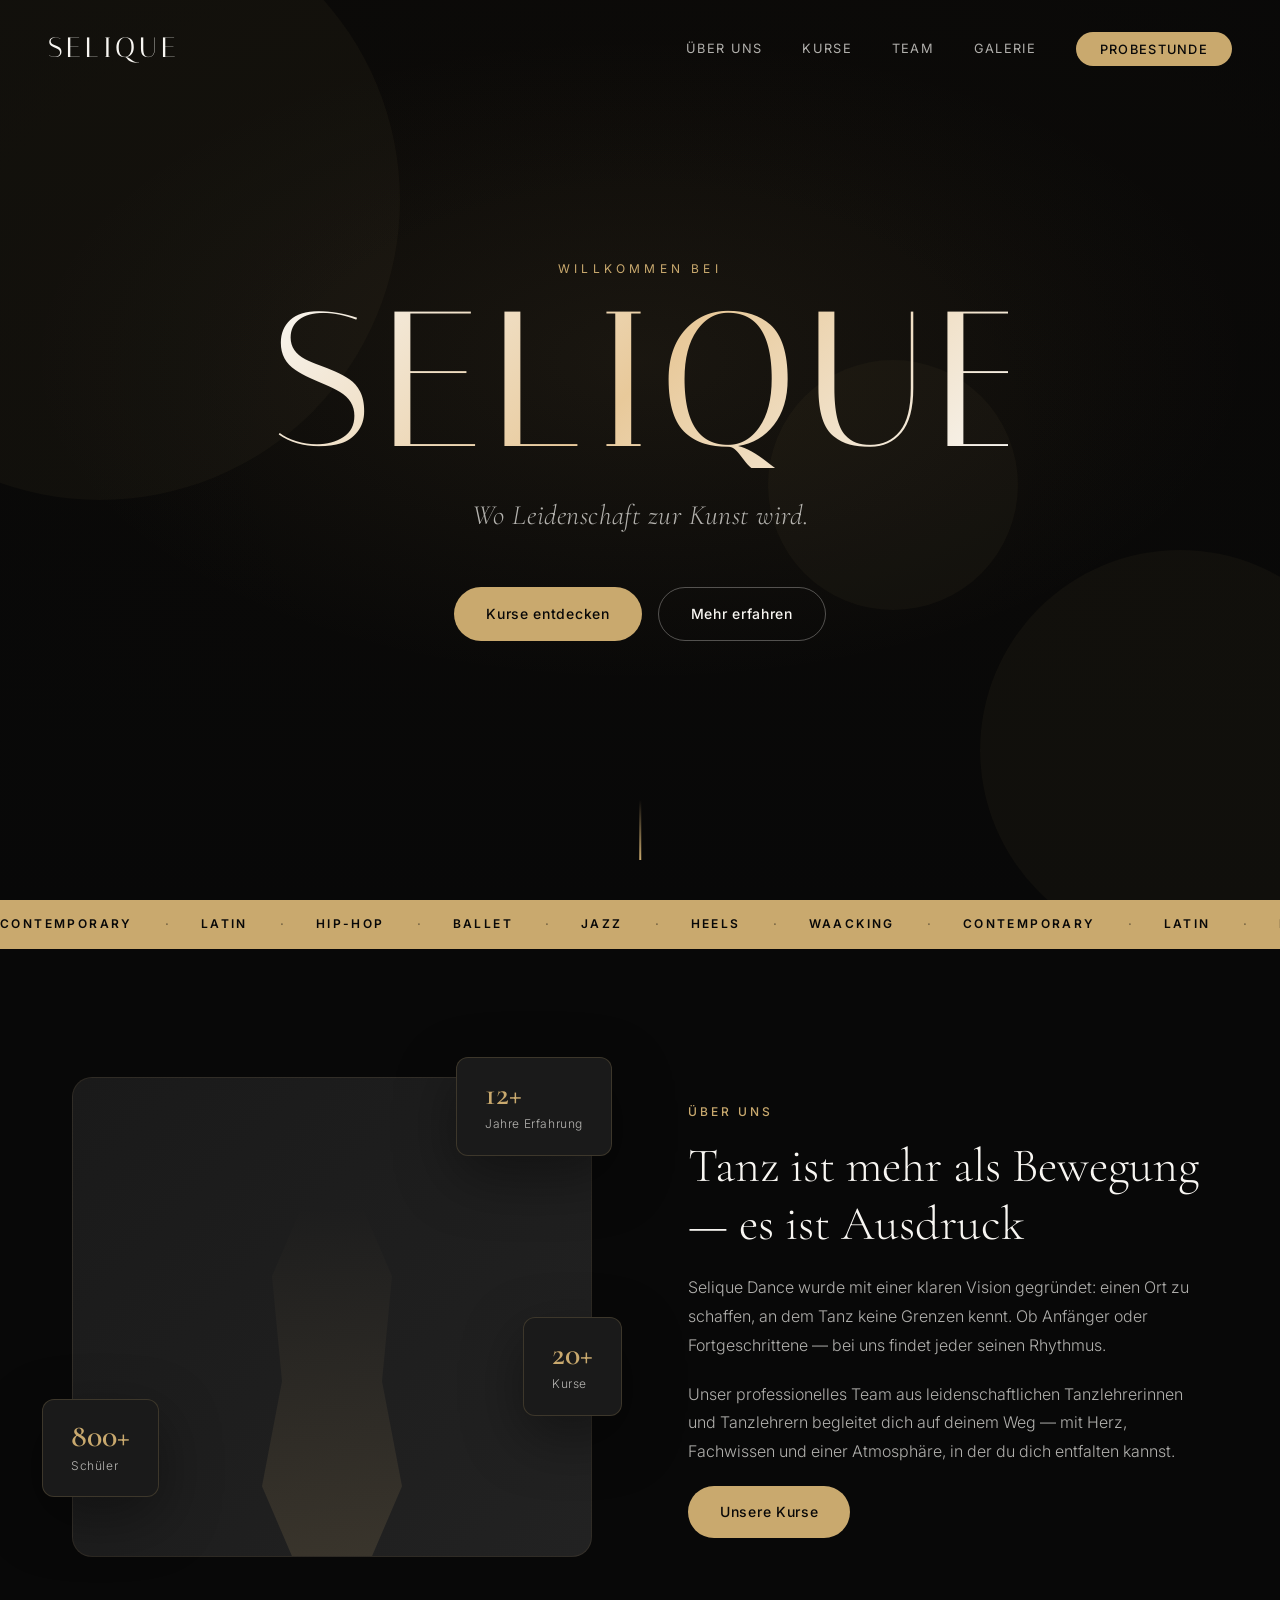
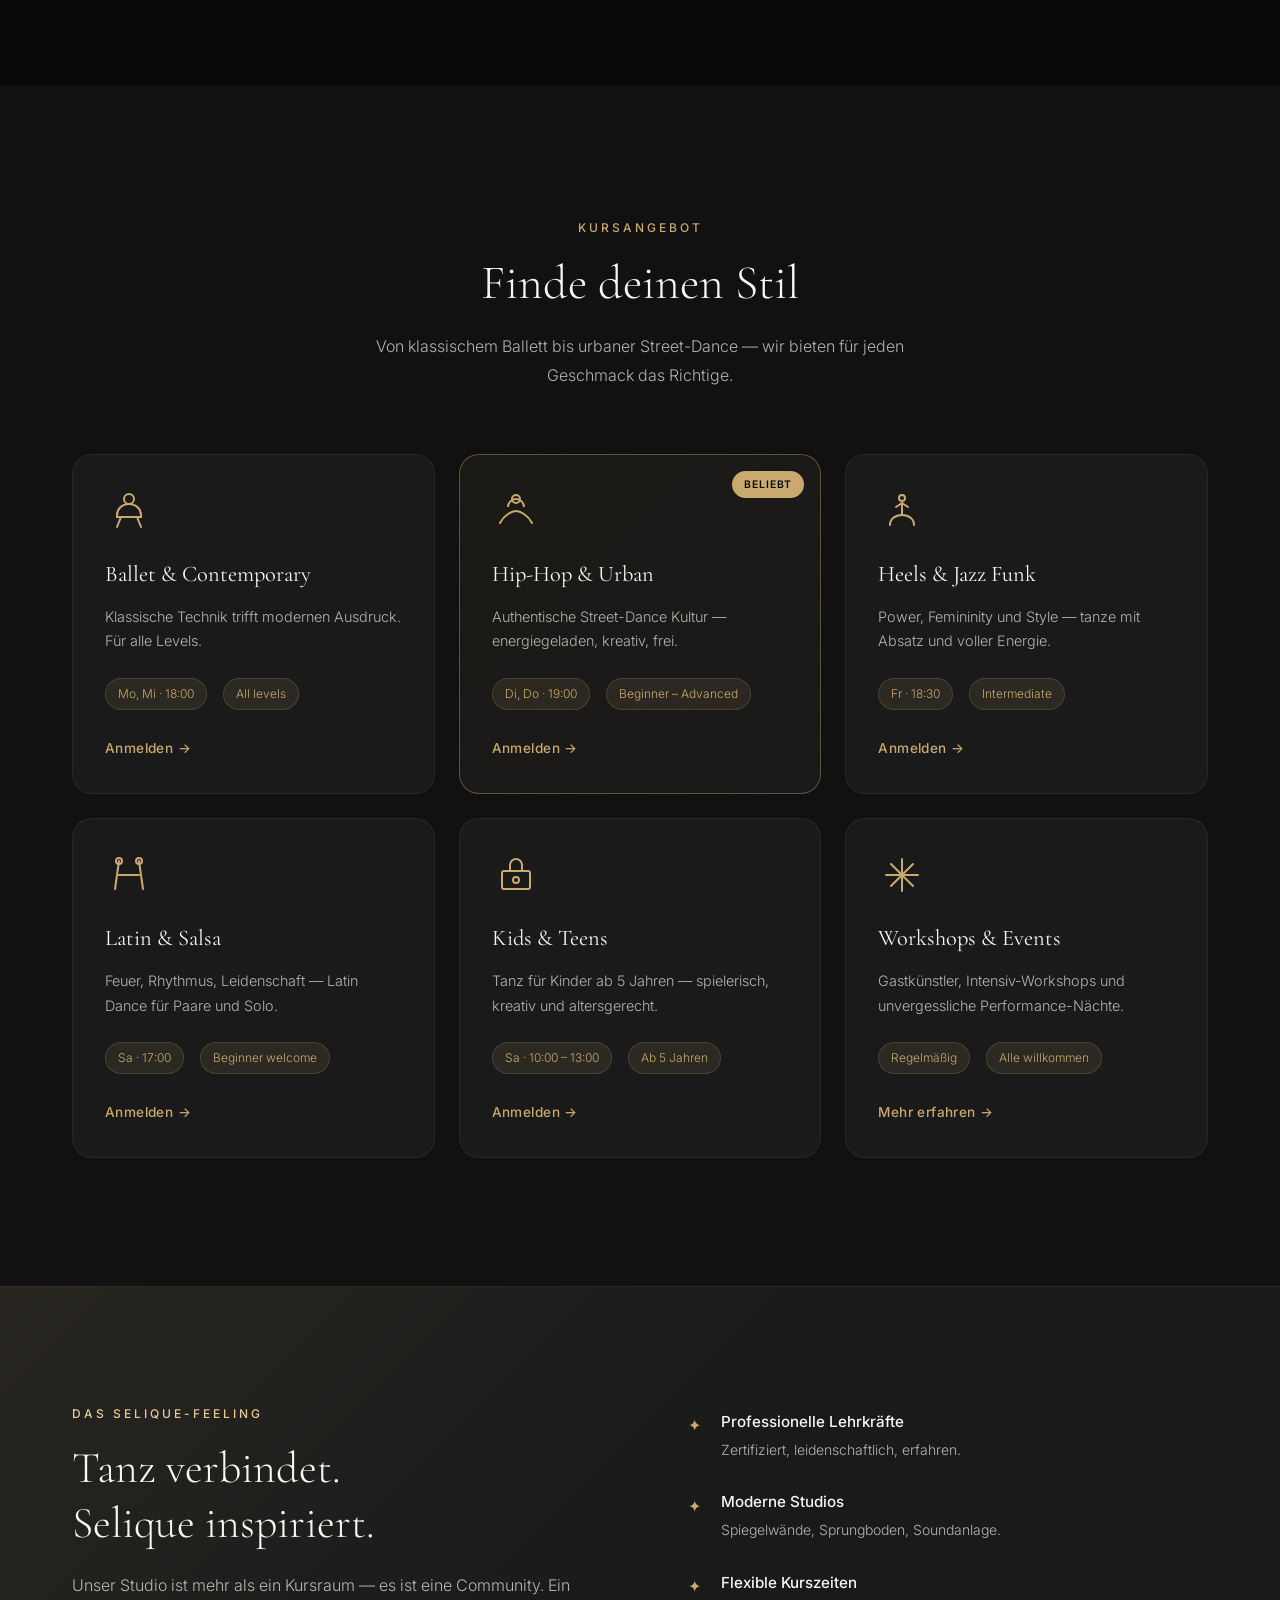
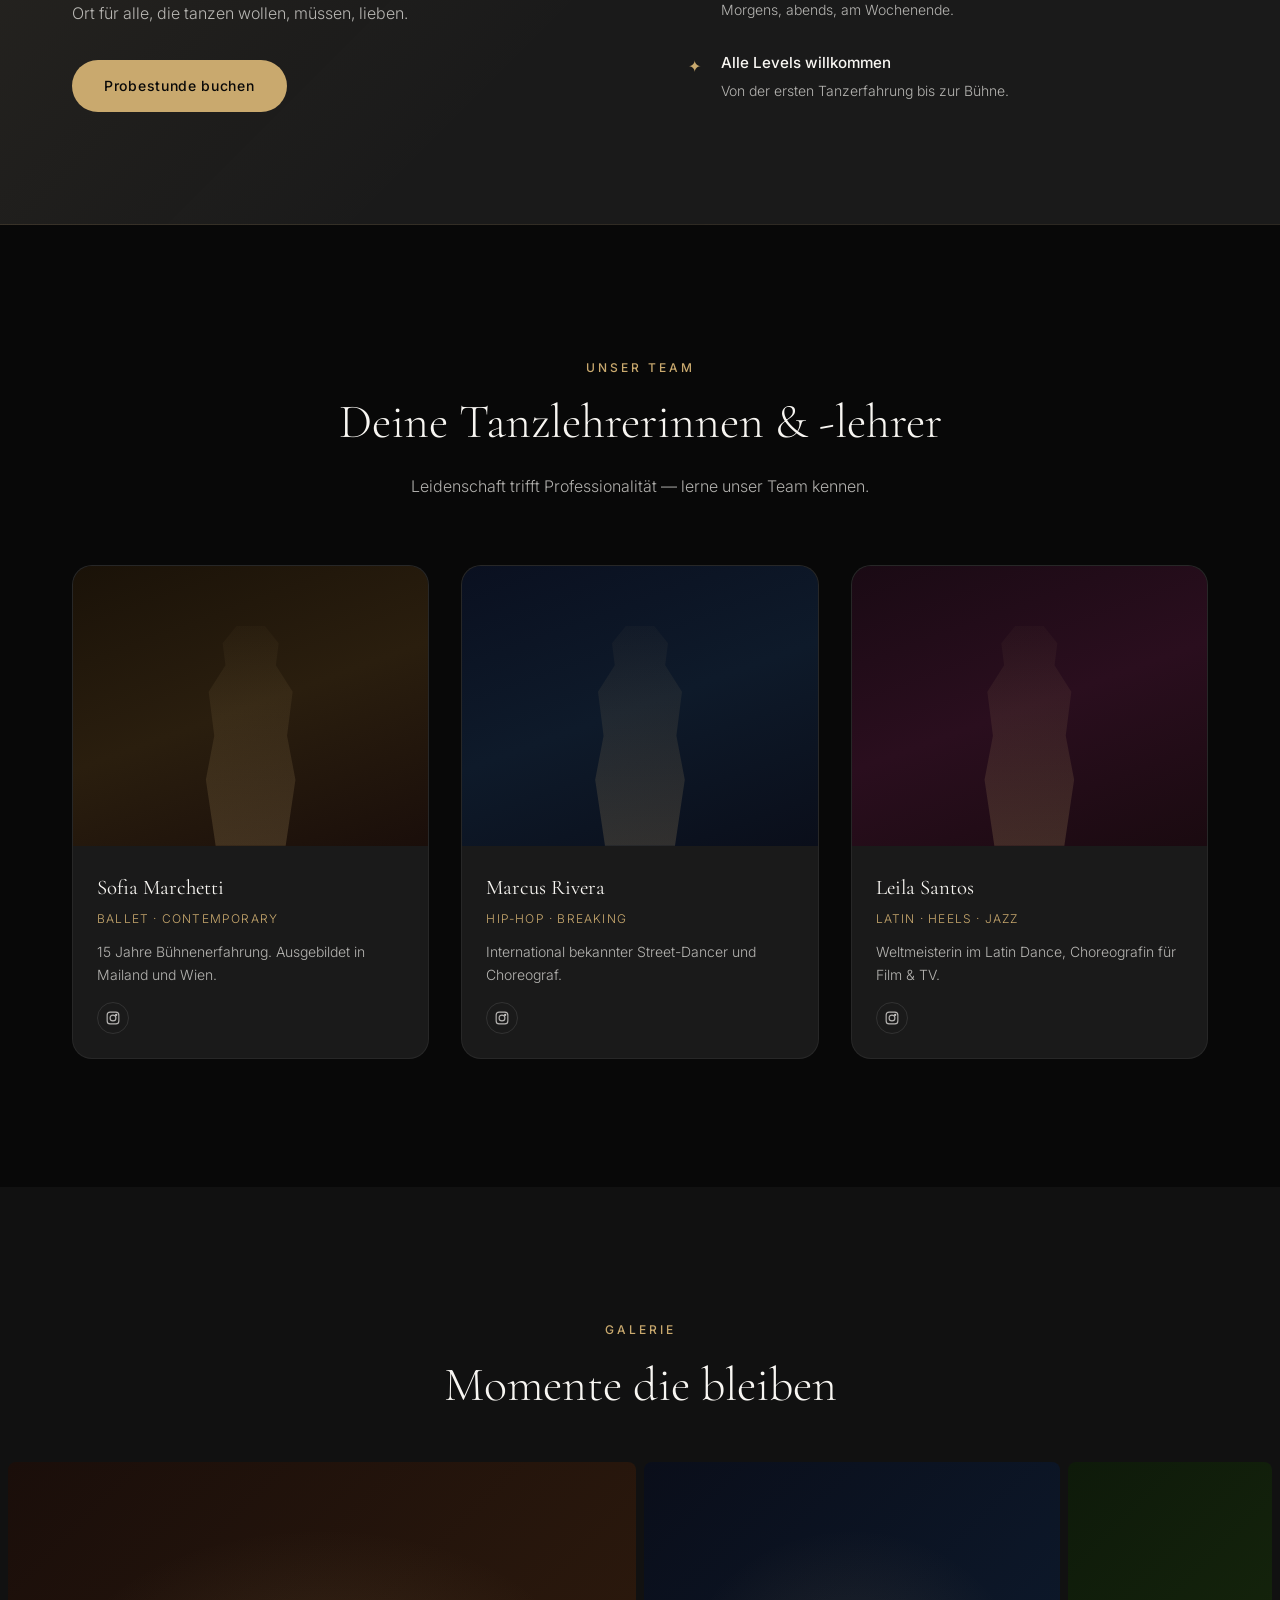
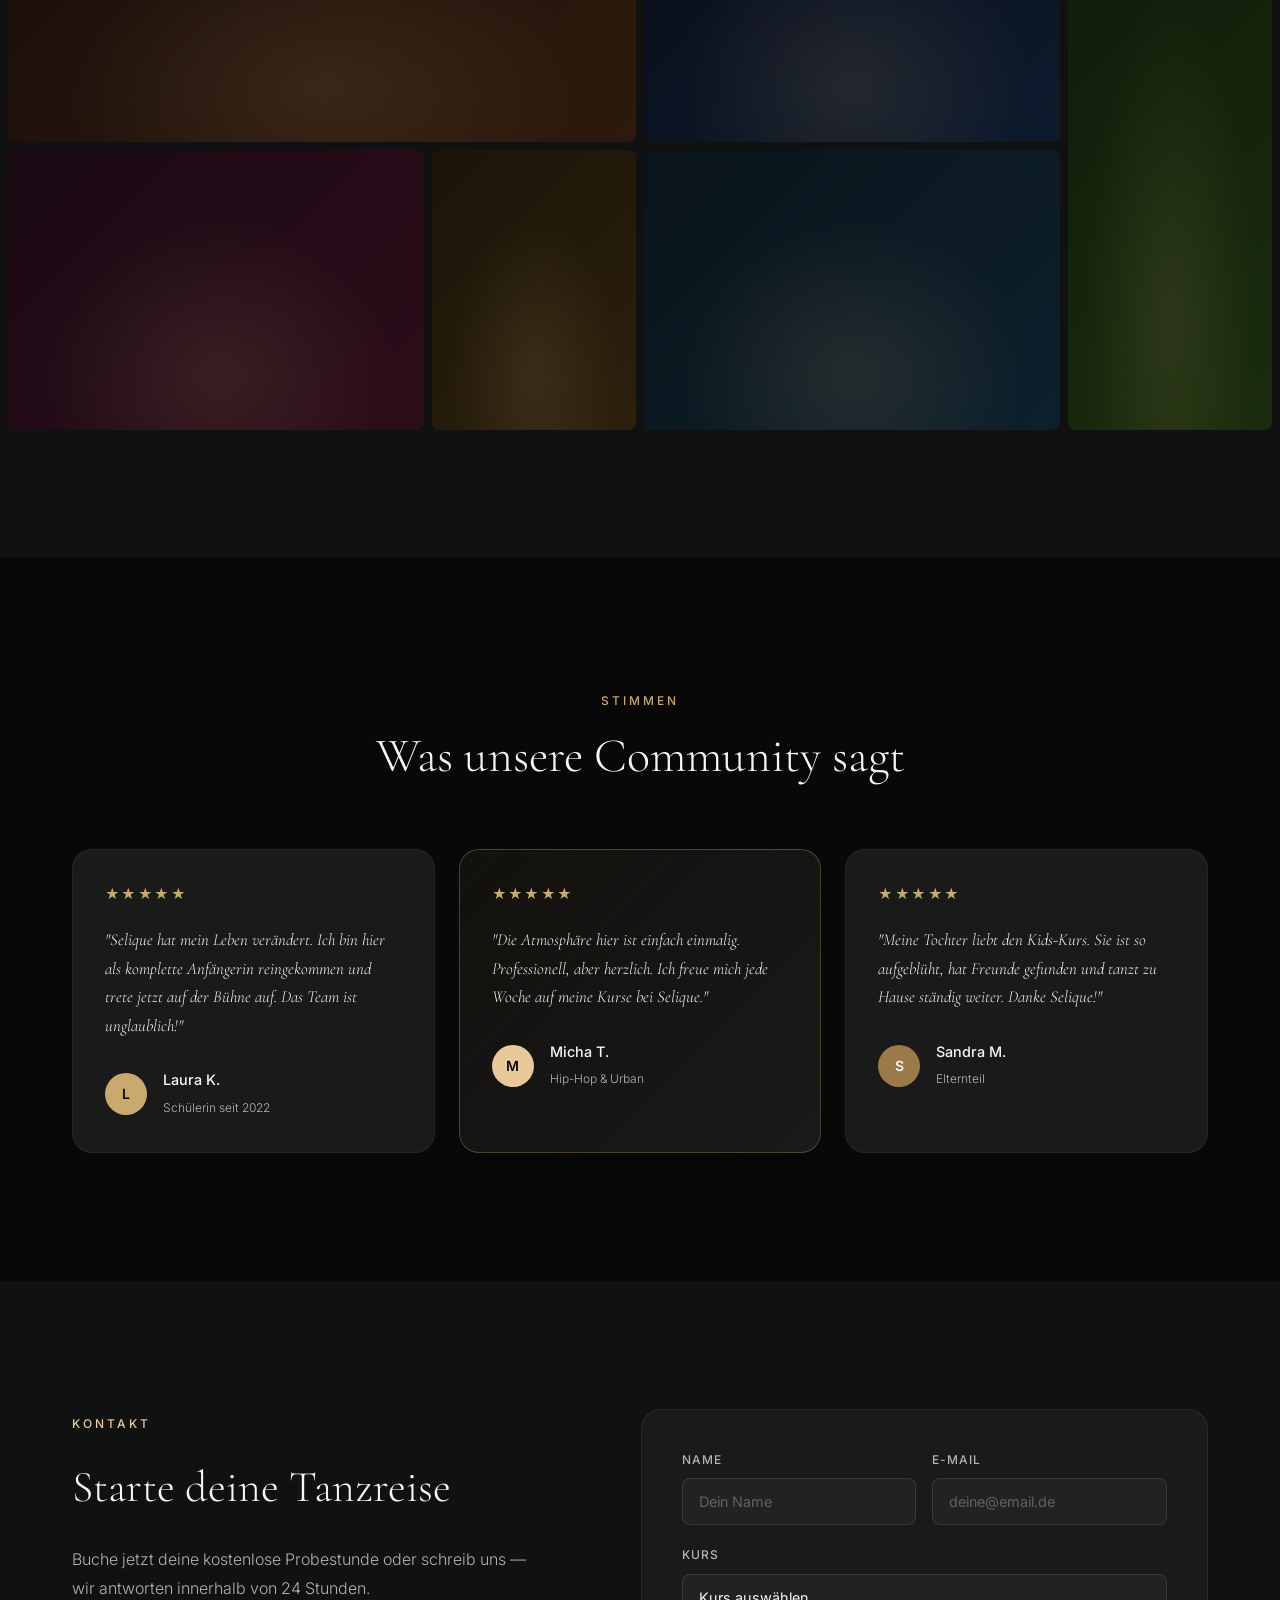
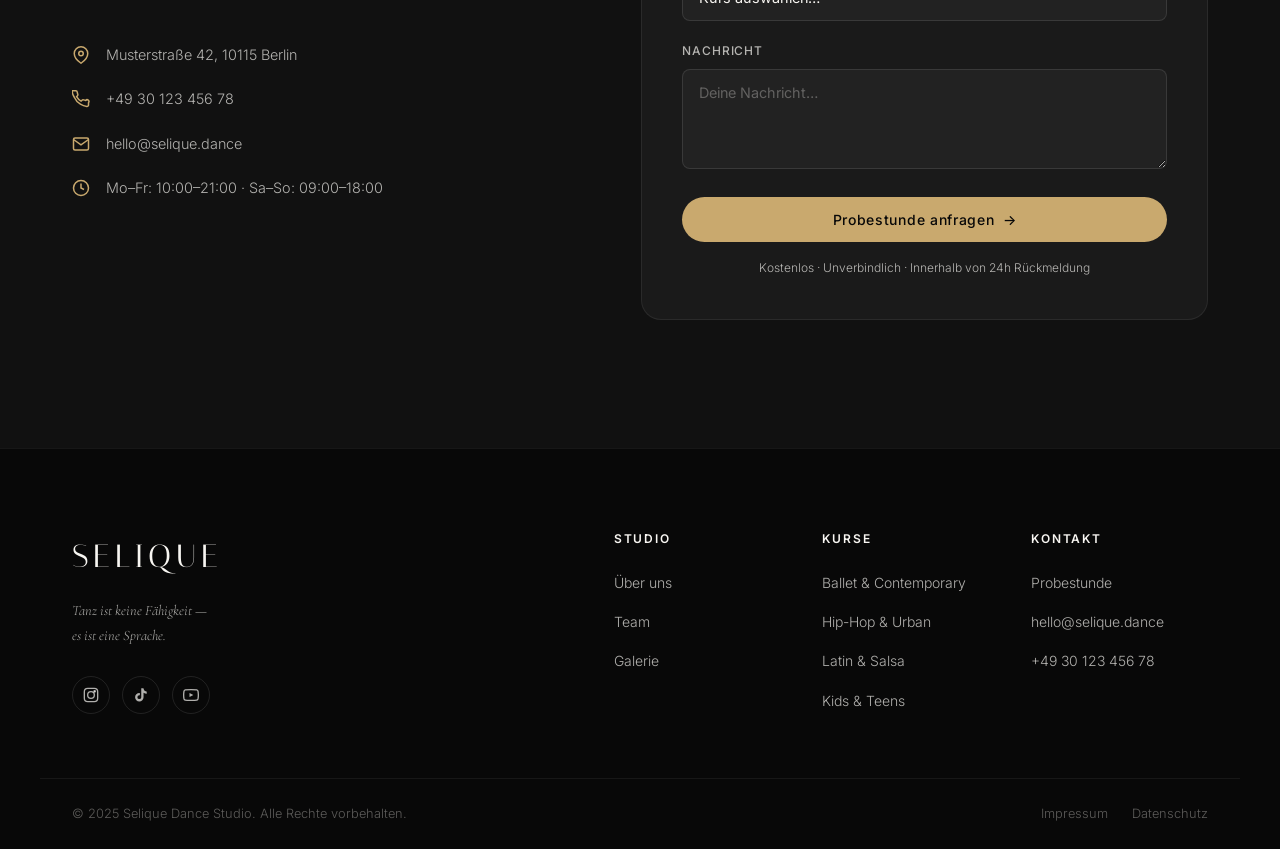
==== index.html @ ca3b6301 "Add complete Selique Dance Studio website Modern, elegant single-page website with dark gold theme, " ====
<!DOCTYPE html>
<html lang="de">
<head>
  <meta charset="UTF-8" />
  <meta name="viewport" content="width=device-width, initial-scale=1.0" />
  <title>SELIQUE – Dance Studio</title>
  <link rel="preconnect" href="https://fonts.googleapis.com" />
  <link rel="preconnect" href="https://fonts.gstatic.com" crossorigin />
  <link href="https://fonts.googleapis.com/css2?family=Cormorant+Garamond:ital,wght@0,300;0,400;0,600;1,300;1,400&family=Inter:wght@300;400;500;600&family=Italiana&display=swap" rel="stylesheet" />
  <link rel="stylesheet" href="style.css" />
</head>
<body>

  <!-- NAV -->
  <nav id="navbar">
    <a href="#" class="logo">SELIQUE</a>
    <button class="menu-toggle" id="menuToggle" aria-label="Menu öffnen">
      <span></span><span></span><span></span>
    </button>
    <ul class="nav-links" id="navLinks">
      <li><a href="#about">Über uns</a></li>
      <li><a href="#classes">Kurse</a></li>
      <li><a href="#instructors">Team</a></li>
      <li><a href="#gallery">Galerie</a></li>
      <li><a href="#contact" class="nav-cta">Probestunde</a></li>
    </ul>
  </nav>

  <!-- HERO -->
  <section id="hero">
    <div class="hero-bg">
      <div class="hero-overlay"></div>
      <div class="floating-shapes">
        <div class="shape s1"></div>
        <div class="shape s2"></div>
        <div class="shape s3"></div>
      </div>
    </div>
    <div class="hero-content">
      <p class="hero-eyebrow reveal">Willkommen bei</p>
      <h1 class="hero-title reveal delay-1">SELIQUE</h1>
      <p class="hero-subtitle reveal delay-2">Wo Leidenschaft zur Kunst wird.</p>
      <div class="hero-actions reveal delay-3">
        <a href="#classes" class="btn btn-primary">Kurse entdecken</a>
        <a href="#about" class="btn btn-outline">Mehr erfahren</a>
      </div>
    </div>
    <a href="#about" class="scroll-indicator">
      <span></span>
    </a>
  </section>

  <!-- MARQUEE BANNER -->
  <div class="marquee-wrapper">
    <div class="marquee-track">
      <span>Contemporary</span><span class="dot">·</span>
      <span>Latin</span><span class="dot">·</span>
      <span>Hip-Hop</span><span class="dot">·</span>
      <span>Ballet</span><span class="dot">·</span>
      <span>Jazz</span><span class="dot">·</span>
      <span>Heels</span><span class="dot">·</span>
      <span>Waacking</span><span class="dot">·</span>
      <span>Contemporary</span><span class="dot">·</span>
      <span>Latin</span><span class="dot">·</span>
      <span>Hip-Hop</span><span class="dot">·</span>
      <span>Ballet</span><span class="dot">·</span>
      <span>Jazz</span><span class="dot">·</span>
      <span>Heels</span><span class="dot">·</span>
      <span>Waacking</span><span class="dot">·</span>
    </div>
  </div>

  <!-- ABOUT -->
  <section id="about">
    <div class="container">
      <div class="about-grid">
        <div class="about-visual">
          <div class="about-card card-1">
            <div class="card-inner">
              <div class="stat-number">12+</div>
              <div class="stat-label">Jahre Erfahrung</div>
            </div>
          </div>
          <div class="about-card card-2">
            <div class="card-inner">
              <div class="stat-number">800+</div>
              <div class="stat-label">Schüler</div>
            </div>
          </div>
          <div class="about-card card-3">
            <div class="card-inner">
              <div class="stat-number">20+</div>
              <div class="stat-label">Kurse</div>
            </div>
          </div>
          <div class="about-image-placeholder">
            <div class="silhouette"></div>
          </div>
        </div>
        <div class="about-text">
          <span class="section-eyebrow">Über uns</span>
          <h2 class="section-title">Tanz ist mehr als Bewegung — es ist Ausdruck</h2>
          <p>Selique Dance wurde mit einer klaren Vision gegründet: einen Ort zu schaffen, an dem Tanz keine Grenzen kennt. Ob Anfänger oder Fortgeschrittene — bei uns findet jeder seinen Rhythmus.</p>
          <p>Unser professionelles Team aus leidenschaftlichen Tanzlehrerinnen und Tanzlehrern begleitet dich auf deinem Weg — mit Herz, Fachwissen und einer Atmosphäre, in der du dich entfalten kannst.</p>
          <a href="#classes" class="btn btn-primary">Unsere Kurse</a>
        </div>
      </div>
    </div>
  </section>

  <!-- CLASSES -->
  <section id="classes">
    <div class="container">
      <div class="section-header">
        <span class="section-eyebrow">Kursangebot</span>
        <h2 class="section-title">Finde deinen Stil</h2>
        <p class="section-desc">Von klassischem Ballett bis urbaner Street-Dance — wir bieten für jeden Geschmack das Richtige.</p>
      </div>
      <div class="classes-grid">
        <div class="class-card" data-delay="0">
          <div class="class-icon">
            <svg viewBox="0 0 48 48" fill="none"><circle cx="24" cy="12" r="5" stroke="currentColor" stroke-width="2"/><path d="M24 17c-7 0-12 5-12 11v2h24v-2c0-6-5-11-12-11z" stroke="currentColor" stroke-width="2"/><path d="M16 30l-4 10M32 30l4 10" stroke="currentColor" stroke-width="2" stroke-linecap="round"/></svg>
          </div>
          <h3>Ballet & Contemporary</h3>
          <p>Klassische Technik trifft modernen Ausdruck. Für alle Levels.</p>
          <div class="class-meta">
            <span>Mo, Mi · 18:00</span>
            <span>All levels</span>
          </div>
          <a href="#contact" class="class-link">Anmelden →</a>
        </div>
        <div class="class-card featured" data-delay="100">
          <div class="class-badge">Beliebt</div>
          <div class="class-icon">
            <svg viewBox="0 0 48 48" fill="none"><path d="M8 36c4-8 12-12 16-12s12 4 16 12" stroke="currentColor" stroke-width="2" stroke-linecap="round"/><path d="M16 20c0-4.4 3.6-8 8-8s8 3.6 8 8" stroke="currentColor" stroke-width="2"/><circle cx="24" cy="12" r="4" stroke="currentColor" stroke-width="2"/></svg>
          </div>
          <h3>Hip-Hop & Urban</h3>
          <p>Authentische Street-Dance Kultur — energiegeladen, kreativ, frei.</p>
          <div class="class-meta">
            <span>Di, Do · 19:00</span>
            <span>Beginner – Advanced</span>
          </div>
          <a href="#contact" class="class-link">Anmelden →</a>
        </div>
        <div class="class-card" data-delay="200">
          <div class="class-icon">
            <svg viewBox="0 0 48 48" fill="none"><path d="M12 38c0-6 5-10 12-10s12 4 12 10" stroke="currentColor" stroke-width="2" stroke-linecap="round"/><path d="M24 28V16" stroke="currentColor" stroke-width="2" stroke-linecap="round"/><path d="M18 20l6-4 6 4" stroke="currentColor" stroke-width="2" stroke-linecap="round" stroke-linejoin="round"/><circle cx="24" cy="11" r="3" stroke="currentColor" stroke-width="2"/></svg>
          </div>
          <h3>Heels & Jazz Funk</h3>
          <p>Power, Femininity und Style — tanze mit Absatz und voller Energie.</p>
          <div class="class-meta">
            <span>Fr · 18:30</span>
            <span>Intermediate</span>
          </div>
          <a href="#contact" class="class-link">Anmelden →</a>
        </div>
        <div class="class-card" data-delay="300">
          <div class="class-icon">
            <svg viewBox="0 0 48 48" fill="none"><path d="M14 10l-4 28M34 10l4 28M14 24h20" stroke="currentColor" stroke-width="2" stroke-linecap="round"/><circle cx="14" cy="10" r="3" stroke="currentColor" stroke-width="2"/><circle cx="34" cy="10" r="3" stroke="currentColor" stroke-width="2"/></svg>
          </div>
          <h3>Latin & Salsa</h3>
          <p>Feuer, Rhythmus, Leidenschaft — Latin Dance für Paare und Solo.</p>
          <div class="class-meta">
            <span>Sa · 17:00</span>
            <span>Beginner welcome</span>
          </div>
          <a href="#contact" class="class-link">Anmelden →</a>
        </div>
        <div class="class-card" data-delay="400">
          <div class="class-icon">
            <svg viewBox="0 0 48 48" fill="none"><rect x="10" y="20" width="28" height="18" rx="2" stroke="currentColor" stroke-width="2"/><path d="M18 20V14a6 6 0 0112 0v6" stroke="currentColor" stroke-width="2" stroke-linecap="round"/><circle cx="24" cy="29" r="3" stroke="currentColor" stroke-width="2"/></svg>
          </div>
          <h3>Kids & Teens</h3>
          <p>Tanz für Kinder ab 5 Jahren — spielerisch, kreativ und altersgerecht.</p>
          <div class="class-meta">
            <span>Sa · 10:00 – 13:00</span>
            <span>Ab 5 Jahren</span>
          </div>
          <a href="#contact" class="class-link">Anmelden →</a>
        </div>
        <div class="class-card" data-delay="500">
          <div class="class-icon">
            <svg viewBox="0 0 48 48" fill="none"><path d="M24 8v32M8 24h32" stroke="currentColor" stroke-width="2" stroke-linecap="round"/><path d="M13 13l22 22M35 13L13 35" stroke="currentColor" stroke-width="2" stroke-linecap="round"/></svg>
          </div>
          <h3>Workshops & Events</h3>
          <p>Gastkünstler, Intensiv-Workshops und unvergessliche Performance-Nächte.</p>
          <div class="class-meta">
            <span>Regelmäßig</span>
            <span>Alle willkommen</span>
          </div>
          <a href="#contact" class="class-link">Mehr erfahren →</a>
        </div>
      </div>
    </div>
  </section>

  <!-- EXPERIENCE STRIP -->
  <section id="experience">
    <div class="experience-inner">
      <div class="exp-text">
        <span class="section-eyebrow light">Das Selique-Feeling</span>
        <h2>Tanz verbindet.<br/>Selique inspiriert.</h2>
        <p>Unser Studio ist mehr als ein Kursraum — es ist eine Community. Ein Ort für alle, die tanzen wollen, müssen, lieben.</p>
        <a href="#contact" class="btn btn-primary">Probestunde buchen</a>
      </div>
      <div class="exp-features">
        <div class="exp-feature">
          <div class="exp-icon">✦</div>
          <div>
            <strong>Professionelle Lehrkräfte</strong>
            <p>Zertifiziert, leidenschaftlich, erfahren.</p>
          </div>
        </div>
        <div class="exp-feature">
          <div class="exp-icon">✦</div>
          <div>
            <strong>Moderne Studios</strong>
            <p>Spiegelwände, Sprungboden, Soundanlage.</p>
          </div>
        </div>
        <div class="exp-feature">
          <div class="exp-icon">✦</div>
          <div>
            <strong>Flexible Kurszeiten</strong>
            <p>Morgens, abends, am Wochenende.</p>
          </div>
        </div>
        <div class="exp-feature">
          <div class="exp-icon">✦</div>
          <div>
            <strong>Alle Levels willkommen</strong>
            <p>Von der ersten Tanzerfahrung bis zur Bühne.</p>
          </div>
        </div>
      </div>
    </div>
  </section>

  <!-- INSTRUCTORS -->
  <section id="instructors">
    <div class="container">
      <div class="section-header">
        <span class="section-eyebrow">Unser Team</span>
        <h2 class="section-title">Deine Tanzlehrerinnen & -lehrer</h2>
        <p class="section-desc">Leidenschaft trifft Professionalität — lerne unser Team kennen.</p>
      </div>
      <div class="instructors-grid">
        <div class="instructor-card">
          <div class="instructor-photo photo-1">
            <div class="instructor-silhouette"></div>
          </div>
          <div class="instructor-info">
            <h3>Sofia Marchetti</h3>
            <span class="instructor-style">Ballet · Contemporary</span>
            <p>15 Jahre Bühnenerfahrung. Ausgebildet in Mailand und Wien.</p>
            <div class="instructor-socials">
              <a href="#" aria-label="Instagram">
                <svg viewBox="0 0 24 24" fill="none" stroke="currentColor" stroke-width="2"><rect x="2" y="2" width="20" height="20" rx="5"/><circle cx="12" cy="12" r="5"/><circle cx="17.5" cy="6.5" r="1" fill="currentColor"/></svg>
              </a>
            </div>
          </div>
        </div>
        <div class="instructor-card">
          <div class="instructor-photo photo-2">
            <div class="instructor-silhouette"></div>
          </div>
          <div class="instructor-info">
            <h3>Marcus Rivera</h3>
            <span class="instructor-style">Hip-Hop · Breaking</span>
            <p>International bekannter Street-Dancer und Choreograf.</p>
            <div class="instructor-socials">
              <a href="#" aria-label="Instagram">
                <svg viewBox="0 0 24 24" fill="none" stroke="currentColor" stroke-width="2"><rect x="2" y="2" width="20" height="20" rx="5"/><circle cx="12" cy="12" r="5"/><circle cx="17.5" cy="6.5" r="1" fill="currentColor"/></svg>
              </a>
            </div>
          </div>
        </div>
        <div class="instructor-card">
          <div class="instructor-photo photo-3">
            <div class="instructor-silhouette"></div>
          </div>
          <div class="instructor-info">
            <h3>Leila Santos</h3>
            <span class="instructor-style">Latin · Heels · Jazz</span>
            <p>Weltmeisterin im Latin Dance, Choreografin für Film & TV.</p>
            <div class="instructor-socials">
              <a href="#" aria-label="Instagram">
                <svg viewBox="0 0 24 24" fill="none" stroke="currentColor" stroke-width="2"><rect x="2" y="2" width="20" height="20" rx="5"/><circle cx="12" cy="12" r="5"/><circle cx="17.5" cy="6.5" r="1" fill="currentColor"/></svg>
              </a>
            </div>
          </div>
        </div>
      </div>
    </div>
  </section>

  <!-- GALLERY -->
  <section id="gallery">
    <div class="container">
      <div class="section-header">
        <span class="section-eyebrow">Galerie</span>
        <h2 class="section-title">Momente die bleiben</h2>
      </div>
    </div>
    <div class="gallery-grid">
      <div class="gallery-item gi-1"><div class="gallery-overlay"><span>Performance 2024</span></div></div>
      <div class="gallery-item gi-2"><div class="gallery-overlay"><span>Workshop Series</span></div></div>
      <div class="gallery-item gi-3"><div class="gallery-overlay"><span>Summer Showcase</span></div></div>
      <div class="gallery-item gi-4"><div class="gallery-overlay"><span>Urban Night</span></div></div>
      <div class="gallery-item gi-5"><div class="gallery-overlay"><span>Ballet Intensive</span></div></div>
      <div class="gallery-item gi-6"><div class="gallery-overlay"><span>Studio Sessions</span></div></div>
    </div>
  </section>

  <!-- TESTIMONIALS -->
  <section id="testimonials">
    <div class="container">
      <div class="section-header">
        <span class="section-eyebrow">Stimmen</span>
        <h2 class="section-title">Was unsere Community sagt</h2>
      </div>
      <div class="testimonials-grid">
        <div class="testimonial-card">
          <div class="testimonial-stars">★★★★★</div>
          <blockquote>"Selique hat mein Leben verändert. Ich bin hier als komplette Anfängerin reingekommen und trete jetzt auf der Bühne auf. Das Team ist unglaublich!"</blockquote>
          <div class="testimonial-author">
            <div class="author-avatar av-1">L</div>
            <div>
              <strong>Laura K.</strong>
              <span>Schülerin seit 2022</span>
            </div>
          </div>
        </div>
        <div class="testimonial-card featured-testimonial">
          <div class="testimonial-stars">★★★★★</div>
          <blockquote>"Die Atmosphäre hier ist einfach einmalig. Professionell, aber herzlich. Ich freue mich jede Woche auf meine Kurse bei Selique."</blockquote>
          <div class="testimonial-author">
            <div class="author-avatar av-2">M</div>
            <div>
              <strong>Micha T.</strong>
              <span>Hip-Hop & Urban</span>
            </div>
          </div>
        </div>
        <div class="testimonial-card">
          <div class="testimonial-stars">★★★★★</div>
          <blockquote>"Meine Tochter liebt den Kids-Kurs. Sie ist so aufgeblüht, hat Freunde gefunden und tanzt zu Hause ständig weiter. Danke Selique!"</blockquote>
          <div class="testimonial-author">
            <div class="author-avatar av-3">S</div>
            <div>
              <strong>Sandra M.</strong>
              <span>Elternteil</span>
            </div>
          </div>
        </div>
      </div>
    </div>
  </section>

  <!-- CONTACT -->
  <section id="contact">
    <div class="container">
      <div class="contact-grid">
        <div class="contact-info">
          <span class="section-eyebrow light">Kontakt</span>
          <h2>Starte deine Tanzreise</h2>
          <p>Buche jetzt deine kostenlose Probestunde oder schreib uns — wir antworten innerhalb von 24 Stunden.</p>
          <div class="contact-details">
            <div class="contact-item">
              <svg viewBox="0 0 24 24" fill="none" stroke="currentColor" stroke-width="2"><path d="M21 10c0 7-9 13-9 13s-9-6-9-13a9 9 0 0118 0z"/><circle cx="12" cy="10" r="3"/></svg>
              <span>Musterstraße 42, 10115 Berlin</span>
            </div>
            <div class="contact-item">
              <svg viewBox="0 0 24 24" fill="none" stroke="currentColor" stroke-width="2"><path d="M22 16.92v3a2 2 0 01-2.18 2 19.79 19.79 0 01-8.63-3.07A19.5 19.5 0 013.07 9.68a19.79 19.79 0 01-3.07-8.67A2 2 0 012 1h3a2 2 0 012 1.72 12.84 12.84 0 00.7 2.81 2 2 0 01-.45 2.11L6.09 8.9a16 16 0 006 6l1.27-1.27a2 2 0 012.11-.45 12.84 12.84 0 002.81.7A2 2 0 0122 16.92z"/></svg>
              <span>+49 30 123 456 78</span>
            </div>
            <div class="contact-item">
              <svg viewBox="0 0 24 24" fill="none" stroke="currentColor" stroke-width="2"><path d="M4 4h16c1.1 0 2 .9 2 2v12c0 1.1-.9 2-2 2H4c-1.1 0-2-.9-2-2V6c0-1.1.9-2 2-2z"/><polyline points="22,6 12,13 2,6"/></svg>
              <span>hello@selique.dance</span>
            </div>
            <div class="contact-item">
              <svg viewBox="0 0 24 24" fill="none" stroke="currentColor" stroke-width="2"><circle cx="12" cy="12" r="10"/><polyline points="12 6 12 12 16 14"/></svg>
              <span>Mo–Fr: 10:00–21:00 · Sa–So: 09:00–18:00</span>
            </div>
          </div>
        </div>
        <form class="contact-form" id="contactForm">
          <div class="form-row">
            <div class="form-group">
              <label for="name">Name</label>
              <input type="text" id="name" name="name" placeholder="Dein Name" required />
            </div>
            <div class="form-group">
              <label for="email">E-Mail</label>
              <input type="email" id="email" name="email" placeholder="deine@email.de" required />
            </div>
          </div>
          <div class="form-group">
            <label for="course">Kurs</label>
            <select id="course" name="course">
              <option value="">Kurs auswählen…</option>
              <option>Ballet & Contemporary</option>
              <option>Hip-Hop & Urban</option>
              <option>Heels & Jazz Funk</option>
              <option>Latin & Salsa</option>
              <option>Kids & Teens</option>
              <option>Workshop / Event</option>
            </select>
          </div>
          <div class="form-group">
            <label for="message">Nachricht</label>
            <textarea id="message" name="message" rows="4" placeholder="Deine Nachricht…"></textarea>
          </div>
          <button type="submit" class="btn btn-primary btn-full">
            <span class="btn-text">Probestunde anfragen</span>
            <span class="btn-icon">→</span>
          </button>
          <p class="form-note">Kostenlos · Unverbindlich · Innerhalb von 24h Rückmeldung</p>
        </form>
      </div>
    </div>
  </section>

  <!-- FOOTER -->
  <footer id="footer">
    <div class="footer-inner">
      <div class="footer-brand">
        <div class="footer-logo">SELIQUE</div>
        <p>Tanz ist keine Fähigkeit —<br/>es ist eine Sprache.</p>
        <div class="footer-socials">
          <a href="#" aria-label="Instagram">
            <svg viewBox="0 0 24 24" fill="none" stroke="currentColor" stroke-width="2"><rect x="2" y="2" width="20" height="20" rx="5"/><circle cx="12" cy="12" r="5"/><circle cx="17.5" cy="6.5" r="1" fill="currentColor"/></svg>
          </a>
          <a href="#" aria-label="TikTok">
            <svg viewBox="0 0 24 24" fill="currentColor"><path d="M19.59 6.69a4.83 4.83 0 01-3.77-4.25V2h-3.45v13.67a2.89 2.89 0 01-2.88 2.5 2.89 2.89 0 01-2.89-2.89 2.89 2.89 0 012.89-2.89c.28 0 .54.04.79.1V9.01a6.33 6.33 0 00-.79-.05 6.34 6.34 0 00-6.34 6.34 6.34 6.34 0 006.34 6.34 6.34 6.34 0 006.33-6.34V8.69a8.18 8.18 0 004.78 1.53V6.77a4.85 4.85 0 01-1.01-.08z"/></svg>
          </a>
          <a href="#" aria-label="YouTube">
            <svg viewBox="0 0 24 24" fill="none" stroke="currentColor" stroke-width="2"><path d="M22.54 6.42a2.78 2.78 0 00-1.95-1.96C18.88 4 12 4 12 4s-6.88 0-8.59.46A2.78 2.78 0 001.46 6.42 29 29 0 001 12a29 29 0 00.46 5.58 2.78 2.78 0 001.95 1.96C5.12 20 12 20 12 20s6.88 0 8.59-.46a2.78 2.78 0 001.95-1.96A29 29 0 0023 12a29 29 0 00-.46-5.58z"/><polygon points="9.75 15.02 15.5 12 9.75 8.98 9.75 15.02" fill="currentColor" stroke="none"/></svg>
          </a>
        </div>
      </div>
      <div class="footer-links">
        <div class="footer-col">
          <h4>Studio</h4>
          <ul>
            <li><a href="#about">Über uns</a></li>
            <li><a href="#instructors">Team</a></li>
            <li><a href="#gallery">Galerie</a></li>
          </ul>
        </div>
        <div class="footer-col">
          <h4>Kurse</h4>
          <ul>
            <li><a href="#classes">Ballet & Contemporary</a></li>
            <li><a href="#classes">Hip-Hop & Urban</a></li>
            <li><a href="#classes">Latin & Salsa</a></li>
            <li><a href="#classes">Kids & Teens</a></li>
          </ul>
        </div>
        <div class="footer-col">
          <h4>Kontakt</h4>
          <ul>
            <li><a href="#contact">Probestunde</a></li>
            <li><a href="mailto:hello@selique.dance">hello@selique.dance</a></li>
            <li><a href="tel:+493012345678">+49 30 123 456 78</a></li>
          </ul>
        </div>
      </div>
    </div>
    <div class="footer-bottom">
      <p>© 2025 Selique Dance Studio. Alle Rechte vorbehalten.</p>
      <div class="footer-legal">
        <a href="#">Impressum</a>
        <a href="#">Datenschutz</a>
      </div>
    </div>
  </footer>

  <script src="script.js"></script>
</body>
</html>
---- style.css ----
/* ========================
   RESET & BASE
======================== */
*, *::before, *::after {
  box-sizing: border-box;
  margin: 0;
  padding: 0;
}

:root {
  --black: #080808;
  --dark: #111111;
  --dark-2: #1a1a1a;
  --dark-3: #222222;
  --gold: #c9a96e;
  --gold-light: #e8c99a;
  --gold-dark: #9a7a4a;
  --white: #f8f6f2;
  --white-dim: rgba(248, 246, 242, 0.7);
  --white-faint: rgba(248, 246, 242, 0.1);
  --radius: 12px;
  --radius-lg: 20px;
  --transition: 0.4s cubic-bezier(0.4, 0, 0.2, 1);
  --font-display: 'Italiana', serif;
  --font-serif: 'Cormorant Garamond', serif;
  --font-sans: 'Inter', sans-serif;
}

html {
  scroll-behavior: smooth;
  font-size: 16px;
}

body {
  background: var(--black);
  color: var(--white);
  font-family: var(--font-sans);
  font-weight: 300;
  line-height: 1.7;
  overflow-x: hidden;
}

img { max-width: 100%; display: block; }
a { text-decoration: none; color: inherit; }
ul { list-style: none; }

.container {
  max-width: 1200px;
  margin: 0 auto;
  padding: 0 2rem;
}

/* ========================
   TYPOGRAPHY
======================== */
.section-eyebrow {
  display: inline-block;
  font-family: var(--font-sans);
  font-size: 0.75rem;
  font-weight: 500;
  letter-spacing: 0.25em;
  text-transform: uppercase;
  color: var(--gold);
  margin-bottom: 1rem;
}
.section-eyebrow.light { color: var(--gold-light); }

.section-title {
  font-family: var(--font-serif);
  font-size: clamp(2rem, 4vw, 3rem);
  font-weight: 300;
  line-height: 1.2;
  color: var(--white);
  margin-bottom: 1.25rem;
}

.section-desc {
  color: var(--white-dim);
  max-width: 540px;
  font-size: 1rem;
  line-height: 1.8;
}

.section-header {
  text-align: center;
  margin-bottom: 4rem;
}
.section-header .section-desc {
  margin: 0 auto;
}

/* ========================
   BUTTONS
======================== */
.btn {
  display: inline-flex;
  align-items: center;
  gap: 0.5rem;
  padding: 0.875rem 2rem;
  border-radius: 100px;
  font-family: var(--font-sans);
  font-size: 0.875rem;
  font-weight: 500;
  letter-spacing: 0.05em;
  cursor: pointer;
  border: none;
  transition: all var(--transition);
  position: relative;
  overflow: hidden;
}

.btn-primary {
  background: var(--gold);
  color: var(--black);
}
.btn-primary::after {
  content: '';
  position: absolute;
  inset: 0;
  background: white;
  opacity: 0;
  transition: opacity 0.3s;
}
.btn-primary:hover::after { opacity: 0.15; }
.btn-primary:hover { transform: translateY(-2px); box-shadow: 0 12px 40px rgba(201, 169, 110, 0.3); }

.btn-outline {
  background: transparent;
  color: var(--white);
  border: 1px solid rgba(248, 246, 242, 0.3);
}
.btn-outline:hover {
  border-color: var(--gold);
  color: var(--gold);
  transform: translateY(-2px);
}

.btn-full { width: 100%; justify-content: center; }

/* ========================
   NAVBAR
======================== */
#navbar {
  position: fixed;
  top: 0;
  left: 0;
  right: 0;
  z-index: 1000;
  display: flex;
  align-items: center;
  justify-content: space-between;
  padding: 1.5rem 3rem;
  transition: all var(--transition);
}

#navbar.scrolled {
  background: rgba(8, 8, 8, 0.92);
  backdrop-filter: blur(20px);
  padding: 1rem 3rem;
  border-bottom: 1px solid rgba(201, 169, 110, 0.1);
}

.logo {
  font-family: var(--font-display);
  font-size: 1.75rem;
  letter-spacing: 0.15em;
  color: var(--white);
  transition: color var(--transition);
}
.logo:hover { color: var(--gold); }

.nav-links {
  display: flex;
  align-items: center;
  gap: 2.5rem;
}

.nav-links a {
  font-size: 0.8rem;
  font-weight: 400;
  letter-spacing: 0.1em;
  text-transform: uppercase;
  color: var(--white-dim);
  transition: color var(--transition);
}
.nav-links a:hover { color: var(--white); }

.nav-cta {
  background: var(--gold) !important;
  color: var(--black) !important;
  padding: 0.6rem 1.5rem;
  border-radius: 100px;
  font-weight: 500 !important;
  transition: all var(--transition) !important;
}
.nav-cta:hover {
  background: var(--gold-light) !important;
  transform: translateY(-1px);
  box-shadow: 0 8px 24px rgba(201, 169, 110, 0.3);
}

.menu-toggle {
  display: none;
  flex-direction: column;
  gap: 5px;
  background: none;
  border: none;
  cursor: pointer;
  padding: 4px;
}
.menu-toggle span {
  display: block;
  width: 24px;
  height: 1.5px;
  background: var(--white);
  transition: all 0.3s;
}

/* ========================
   HERO
======================== */
#hero {
  position: relative;
  min-height: 100vh;
  display: flex;
  align-items: center;
  justify-content: center;
  text-align: center;
  overflow: hidden;
}

.hero-bg {
  position: absolute;
  inset: 0;
  background:
    radial-gradient(ellipse 80% 60% at 50% 40%, rgba(201, 169, 110, 0.08) 0%, transparent 60%),
    linear-gradient(180deg, #0d0b08 0%, #080808 100%);
}

.hero-overlay {
  position: absolute;
  inset: 0;
  background: radial-gradient(ellipse at center, transparent 40%, rgba(8,8,8,0.7) 100%);
}

.floating-shapes {
  position: absolute;
  inset: 0;
  pointer-events: none;
}
.shape {
  position: absolute;
  border-radius: 50%;
  opacity: 0.04;
  background: var(--gold);
  animation: floatShape 20s infinite ease-in-out;
}
.s1 { width: 600px; height: 600px; top: -100px; left: -200px; animation-delay: 0s; }
.s2 { width: 400px; height: 400px; bottom: -50px; right: -100px; animation-delay: -7s; }
.s3 { width: 250px; height: 250px; top: 40%; left: 60%; animation-delay: -14s; }

@keyframes floatShape {
  0%, 100% { transform: translate(0, 0) scale(1); }
  33% { transform: translate(30px, -40px) scale(1.05); }
  66% { transform: translate(-20px, 20px) scale(0.97); }
}

.hero-content {
  position: relative;
  z-index: 2;
  max-width: 800px;
  padding: 0 2rem;
}

.hero-eyebrow {
  font-size: 0.75rem;
  letter-spacing: 0.35em;
  text-transform: uppercase;
  color: var(--gold);
  margin-bottom: 1rem;
  font-weight: 400;
}

.hero-title {
  font-family: var(--font-display);
  font-size: clamp(5rem, 15vw, 12rem);
  font-weight: 400;
  line-height: 0.9;
  letter-spacing: 0.05em;
  background: linear-gradient(135deg, var(--white) 0%, var(--gold-light) 50%, var(--white) 100%);
  -webkit-background-clip: text;
  -webkit-text-fill-color: transparent;
  background-clip: text;
  margin-bottom: 1.5rem;
}

.hero-subtitle {
  font-family: var(--font-serif);
  font-size: clamp(1.2rem, 2.5vw, 1.75rem);
  font-weight: 300;
  font-style: italic;
  color: var(--white-dim);
  margin-bottom: 3rem;
  letter-spacing: 0.02em;
}

.hero-actions {
  display: flex;
  gap: 1rem;
  justify-content: center;
  flex-wrap: wrap;
}

.scroll-indicator {
  position: absolute;
  bottom: 2.5rem;
  left: 50%;
  transform: translateX(-50%);
  z-index: 2;
}
.scroll-indicator span {
  display: block;
  width: 1.5px;
  height: 60px;
  background: linear-gradient(to bottom, transparent, var(--gold));
  animation: scrollPulse 2s ease-in-out infinite;
}
@keyframes scrollPulse {
  0%, 100% { opacity: 0.3; transform: scaleY(0.8); }
  50% { opacity: 1; transform: scaleY(1); }
}

/* Reveal animations */
.reveal {
  opacity: 0;
  transform: translateY(30px);
  transition: opacity 0.8s ease, transform 0.8s ease;
}
.reveal.visible {
  opacity: 1;
  transform: translateY(0);
}
.delay-1 { transition-delay: 0.2s; }
.delay-2 { transition-delay: 0.4s; }
.delay-3 { transition-delay: 0.6s; }

/* ========================
   MARQUEE
======================== */
.marquee-wrapper {
  background: var(--gold);
  overflow: hidden;
  padding: 0.9rem 0;
}
.marquee-track {
  display: flex;
  gap: 2rem;
  white-space: nowrap;
  animation: marquee 20s linear infinite;
  width: max-content;
}
.marquee-track span {
  font-family: var(--font-sans);
  font-size: 0.75rem;
  font-weight: 600;
  letter-spacing: 0.2em;
  text-transform: uppercase;
  color: var(--black);
}
.marquee-track .dot {
  opacity: 0.4;
  letter-spacing: 0;
}
@keyframes marquee {
  0% { transform: translateX(0); }
  100% { transform: translateX(-50%); }
}

/* ========================
   ABOUT
======================== */
#about {
  padding: 8rem 0;
}

.about-grid {
  display: grid;
  grid-template-columns: 1fr 1fr;
  gap: 6rem;
  align-items: center;
}

.about-visual {
  position: relative;
  height: 480px;
}

.about-image-placeholder {
  position: absolute;
  inset: 0;
  background: linear-gradient(135deg, var(--dark-2) 0%, var(--dark-3) 100%);
  border-radius: var(--radius-lg);
  overflow: hidden;
  border: 1px solid rgba(201, 169, 110, 0.1);
}

.silhouette {
  position: absolute;
  bottom: 0;
  left: 50%;
  transform: translateX(-50%);
  width: 200px;
  height: 350px;
  background: linear-gradient(to top, rgba(201, 169, 110, 0.15), transparent);
  clip-path: polygon(35% 0%, 65% 0%, 80% 20%, 75% 50%, 85% 80%, 70% 100%, 30% 100%, 15% 80%, 25% 50%, 20% 20%);
}

.about-card {
  position: absolute;
  z-index: 2;
  background: var(--dark-2);
  border: 1px solid rgba(201, 169, 110, 0.2);
  border-radius: var(--radius);
  padding: 1.25rem 1.75rem;
  backdrop-filter: blur(10px);
  box-shadow: 0 20px 60px rgba(0,0,0,0.4);
}

.card-1 { top: -20px; right: -20px; }
.card-2 { bottom: 60px; left: -30px; }
.card-3 { top: 50%; right: -30px; transform: translateY(-50%); }

.stat-number {
  font-family: var(--font-serif);
  font-size: 2rem;
  font-weight: 600;
  color: var(--gold);
  line-height: 1;
}

.stat-label {
  font-size: 0.75rem;
  color: var(--white-dim);
  letter-spacing: 0.05em;
  margin-top: 0.25rem;
}

.about-text { }
.about-text p {
  color: var(--white-dim);
  margin-bottom: 1.25rem;
  font-size: 1rem;
  line-height: 1.8;
}

/* ========================
   CLASSES
======================== */
#classes {
  padding: 8rem 0;
  background: var(--dark);
}

.classes-grid {
  display: grid;
  grid-template-columns: repeat(3, 1fr);
  gap: 1.5rem;
}

.class-card {
  background: var(--dark-2);
  border: 1px solid rgba(255,255,255,0.06);
  border-radius: var(--radius-lg);
  padding: 2rem;
  position: relative;
  transition: all var(--transition);
  cursor: default;
  overflow: hidden;
}

.class-card::before {
  content: '';
  position: absolute;
  inset: 0;
  border-radius: var(--radius-lg);
  background: linear-gradient(135deg, rgba(201, 169, 110, 0.05) 0%, transparent 60%);
  opacity: 0;
  transition: opacity var(--transition);
}

.class-card:hover {
  border-color: rgba(201, 169, 110, 0.3);
  transform: translateY(-4px);
  box-shadow: 0 24px 64px rgba(0,0,0,0.3);
}
.class-card:hover::before { opacity: 1; }

.class-card.featured {
  border-color: rgba(201, 169, 110, 0.4);
  background: linear-gradient(135deg, rgba(201, 169, 110, 0.06) 0%, var(--dark-2) 100%);
}

.class-badge {
  position: absolute;
  top: 1rem;
  right: 1rem;
  background: var(--gold);
  color: var(--black);
  font-size: 0.65rem;
  font-weight: 600;
  letter-spacing: 0.1em;
  text-transform: uppercase;
  padding: 0.3rem 0.75rem;
  border-radius: 100px;
}

.class-icon {
  width: 48px;
  height: 48px;
  color: var(--gold);
  margin-bottom: 1.25rem;
}

.class-card h3 {
  font-family: var(--font-serif);
  font-size: 1.4rem;
  font-weight: 400;
  margin-bottom: 0.75rem;
  color: var(--white);
}

.class-card p {
  font-size: 0.9rem;
  color: var(--white-dim);
  line-height: 1.7;
  margin-bottom: 1.5rem;
}

.class-meta {
  display: flex;
  gap: 1rem;
  flex-wrap: wrap;
  margin-bottom: 1.5rem;
}
.class-meta span {
  font-size: 0.75rem;
  color: var(--gold);
  background: rgba(201, 169, 110, 0.1);
  padding: 0.3rem 0.75rem;
  border-radius: 100px;
  border: 1px solid rgba(201, 169, 110, 0.2);
}

.class-link {
  font-size: 0.85rem;
  font-weight: 500;
  color: var(--gold);
  letter-spacing: 0.03em;
  transition: gap var(--transition);
  display: inline-block;
}
.class-link:hover { opacity: 0.8; }

/* ========================
   EXPERIENCE STRIP
======================== */
#experience {
  padding: 7rem 0;
  background:
    linear-gradient(135deg, rgba(201, 169, 110, 0.08) 0%, transparent 50%),
    var(--dark-2);
  border-top: 1px solid rgba(201, 169, 110, 0.1);
  border-bottom: 1px solid rgba(201, 169, 110, 0.1);
}

.experience-inner {
  max-width: 1200px;
  margin: 0 auto;
  padding: 0 2rem;
  display: grid;
  grid-template-columns: 1fr 1fr;
  gap: 6rem;
  align-items: center;
}

.exp-text h2 {
  font-family: var(--font-serif);
  font-size: clamp(2rem, 3.5vw, 2.75rem);
  font-weight: 300;
  line-height: 1.25;
  color: var(--white);
  margin-bottom: 1.25rem;
}

.exp-text p {
  color: var(--white-dim);
  margin-bottom: 2rem;
  line-height: 1.8;
}

.exp-features {
  display: flex;
  flex-direction: column;
  gap: 1.75rem;
}

.exp-feature {
  display: flex;
  gap: 1.25rem;
  align-items: flex-start;
}

.exp-icon {
  color: var(--gold);
  font-size: 1rem;
  flex-shrink: 0;
  margin-top: 0.2rem;
}

.exp-feature strong {
  display: block;
  font-size: 0.95rem;
  font-weight: 500;
  color: var(--white);
  margin-bottom: 0.25rem;
}

.exp-feature p {
  font-size: 0.875rem;
  color: var(--white-dim);
  margin: 0;
  line-height: 1.6;
}

/* ========================
   INSTRUCTORS
======================== */
#instructors {
  padding: 8rem 0;
  background: var(--black);
}

.instructors-grid {
  display: grid;
  grid-template-columns: repeat(3, 1fr);
  gap: 2rem;
}

.instructor-card {
  background: var(--dark-2);
  border: 1px solid rgba(255,255,255,0.06);
  border-radius: var(--radius-lg);
  overflow: hidden;
  transition: all var(--transition);
}

.instructor-card:hover {
  border-color: rgba(201, 169, 110, 0.25);
  transform: translateY(-4px);
  box-shadow: 0 20px 60px rgba(0,0,0,0.3);
}

.instructor-photo {
  height: 280px;
  position: relative;
  overflow: hidden;
  display: flex;
  align-items: flex-end;
  justify-content: center;
}
.photo-1 { background: linear-gradient(160deg, #1a1208 0%, #2a1e0e 50%, #1a0e0a 100%); }
.photo-2 { background: linear-gradient(160deg, #0a1020 0%, #0e1a2a 50%, #0a0e1a 100%); }
.photo-3 { background: linear-gradient(160deg, #1a0a14 0%, #2a0e1e 50%, #1a0a10 100%); }

.instructor-silhouette {
  width: 140px;
  height: 220px;
  background: linear-gradient(to top, rgba(201, 169, 110, 0.2), rgba(201, 169, 110, 0.03));
  clip-path: polygon(
    40% 0%, 60% 0%,
    70% 8%, 68% 18%,
    80% 30%, 76% 50%,
    82% 70%, 75% 100%,
    25% 100%, 18% 70%,
    24% 50%, 20% 30%,
    32% 18%, 30% 8%
  );
}

.instructor-info {
  padding: 1.5rem;
}

.instructor-info h3 {
  font-family: var(--font-serif);
  font-size: 1.3rem;
  font-weight: 400;
  color: var(--white);
  margin-bottom: 0.25rem;
}

.instructor-style {
  font-size: 0.75rem;
  color: var(--gold);
  letter-spacing: 0.1em;
  text-transform: uppercase;
  display: block;
  margin-bottom: 0.75rem;
}

.instructor-info p {
  font-size: 0.875rem;
  color: var(--white-dim);
  line-height: 1.6;
  margin-bottom: 1rem;
}

.instructor-socials a {
  display: inline-flex;
  width: 32px;
  height: 32px;
  align-items: center;
  justify-content: center;
  border: 1px solid rgba(255,255,255,0.1);
  border-radius: 50%;
  color: var(--white-dim);
  transition: all var(--transition);
}
.instructor-socials a svg { width: 14px; height: 14px; }
.instructor-socials a:hover {
  border-color: var(--gold);
  color: var(--gold);
  transform: scale(1.1);
}

/* ========================
   GALLERY
======================== */
#gallery {
  padding: 8rem 0;
  background: var(--dark);
  overflow: hidden;
}

#gallery .section-header { padding: 0 2rem; margin-bottom: 3rem; }

.gallery-grid {
  display: grid;
  grid-template-columns: repeat(6, 1fr);
  grid-template-rows: 280px 280px;
  gap: 8px;
  padding: 0 8px;
}

.gallery-item {
  position: relative;
  overflow: hidden;
  border-radius: 8px;
  cursor: pointer;
}

.gi-1 { grid-column: span 3; grid-row: span 1; }
.gi-2 { grid-column: span 2; grid-row: span 1; }
.gi-3 { grid-column: span 1; grid-row: span 2; }
.gi-4 { grid-column: span 2; grid-row: span 1; }
.gi-5 { grid-column: span 1; grid-row: span 1; }
.gi-6 { grid-column: span 2; grid-row: span 1; }

.gi-1 { background: linear-gradient(135deg, #1a0e0a 0%, #2d1a0d 100%); }
.gi-2 { background: linear-gradient(135deg, #0a0e1a 0%, #0d1a2d 100%); }
.gi-3 { background: linear-gradient(135deg, #0e1a0a 0%, #1a2d0d 100%); }
.gi-4 { background: linear-gradient(135deg, #1a0a14 0%, #2d0d1a 100%); }
.gi-5 { background: linear-gradient(135deg, #1a1408 0%, #2d200d 100%); }
.gi-6 { background: linear-gradient(135deg, #0a141a 0%, #0d202d 100%); }

/* Gallery placeholder patterns */
.gallery-item::before {
  content: '';
  position: absolute;
  inset: 0;
  background-image:
    radial-gradient(ellipse 60% 80% at 50% 80%, rgba(201,169,110,0.12) 0%, transparent 70%);
}

.gallery-overlay {
  position: absolute;
  inset: 0;
  background: rgba(8, 8, 8, 0.7);
  display: flex;
  align-items: flex-end;
  padding: 1.5rem;
  opacity: 0;
  transition: opacity var(--transition);
}
.gallery-item:hover .gallery-overlay { opacity: 1; }

.gallery-overlay span {
  font-size: 0.8rem;
  font-weight: 500;
  letter-spacing: 0.1em;
  text-transform: uppercase;
  color: var(--gold);
}

/* ========================
   TESTIMONIALS
======================== */
#testimonials {
  padding: 8rem 0;
  background: var(--black);
}

.testimonials-grid {
  display: grid;
  grid-template-columns: repeat(3, 1fr);
  gap: 1.5rem;
}

.testimonial-card {
  background: var(--dark-2);
  border: 1px solid rgba(255,255,255,0.06);
  border-radius: var(--radius-lg);
  padding: 2rem;
  transition: all var(--transition);
}
.testimonial-card:hover {
  border-color: rgba(201, 169, 110, 0.2);
  transform: translateY(-2px);
}

.featured-testimonial {
  border-color: rgba(201, 169, 110, 0.3);
  background: linear-gradient(135deg, rgba(201, 169, 110, 0.06) 0%, var(--dark-2) 100%);
}

.testimonial-stars {
  color: var(--gold);
  font-size: 0.875rem;
  letter-spacing: 0.1em;
  margin-bottom: 1.25rem;
}

blockquote {
  font-family: var(--font-serif);
  font-size: 1.05rem;
  font-weight: 300;
  font-style: italic;
  color: var(--white);
  line-height: 1.7;
  margin-bottom: 1.75rem;
}

.testimonial-author {
  display: flex;
  align-items: center;
  gap: 1rem;
}

.author-avatar {
  width: 42px;
  height: 42px;
  border-radius: 50%;
  display: flex;
  align-items: center;
  justify-content: center;
  font-size: 0.875rem;
  font-weight: 600;
  flex-shrink: 0;
  color: var(--black);
}
.av-1 { background: var(--gold); }
.av-2 { background: var(--gold-light); }
.av-3 { background: var(--gold-dark); color: var(--white); }

.testimonial-author strong {
  display: block;
  font-size: 0.9rem;
  font-weight: 500;
  color: var(--white);
}
.testimonial-author span {
  font-size: 0.75rem;
  color: var(--white-dim);
}

/* ========================
   CONTACT
======================== */
#contact {
  padding: 8rem 0;
  background: var(--dark);
}

.contact-grid {
  display: grid;
  grid-template-columns: 1fr 1.2fr;
  gap: 6rem;
  align-items: start;
}

.contact-info h2 {
  font-family: var(--font-serif);
  font-size: clamp(2rem, 3.5vw, 2.75rem);
  font-weight: 300;
  color: var(--white);
  margin-bottom: 1.25rem;
}
.contact-info p {
  color: var(--white-dim);
  margin-bottom: 2.5rem;
  line-height: 1.8;
}

.contact-details {
  display: flex;
  flex-direction: column;
  gap: 1.25rem;
}

.contact-item {
  display: flex;
  align-items: center;
  gap: 1rem;
  font-size: 0.9rem;
  color: var(--white-dim);
}
.contact-item svg {
  width: 18px;
  height: 18px;
  flex-shrink: 0;
  color: var(--gold);
}

/* FORM */
.contact-form {
  background: var(--dark-2);
  border: 1px solid rgba(255,255,255,0.07);
  border-radius: var(--radius-lg);
  padding: 2.5rem;
}

.form-row {
  display: grid;
  grid-template-columns: 1fr 1fr;
  gap: 1rem;
}

.form-group {
  margin-bottom: 1.25rem;
}

.form-group label {
  display: block;
  font-size: 0.75rem;
  font-weight: 500;
  letter-spacing: 0.08em;
  text-transform: uppercase;
  color: var(--white-dim);
  margin-bottom: 0.5rem;
}

.form-group input,
.form-group select,
.form-group textarea {
  width: 100%;
  background: rgba(255,255,255,0.04);
  border: 1px solid rgba(255,255,255,0.1);
  border-radius: 8px;
  padding: 0.875rem 1rem;
  color: var(--white);
  font-family: var(--font-sans);
  font-size: 0.9rem;
  transition: border-color var(--transition);
  outline: none;
  -webkit-appearance: none;
}

.form-group input::placeholder,
.form-group textarea::placeholder { color: rgba(248,246,242,0.3); }
.form-group select option { background: var(--dark-2); }

.form-group input:focus,
.form-group select:focus,
.form-group textarea:focus {
  border-color: var(--gold);
  background: rgba(201, 169, 110, 0.04);
}

.form-group textarea { resize: vertical; min-height: 100px; }

.btn-icon {
  display: inline-block;
  transition: transform var(--transition);
}
.btn-primary:hover .btn-icon { transform: translateX(4px); }

.form-note {
  text-align: center;
  font-size: 0.75rem;
  color: var(--white-dim);
  margin-top: 1rem;
}

/* Form success state */
.contact-form.success .form-row,
.contact-form.success .form-group,
.contact-form.success .btn { display: none; }
.success-message {
  display: none;
  text-align: center;
  padding: 3rem 1rem;
}
.contact-form.success .success-message { display: block; }
.success-message h3 {
  font-family: var(--font-serif);
  font-size: 1.75rem;
  font-weight: 300;
  color: var(--gold);
  margin-bottom: 0.75rem;
}
.success-message p { color: var(--white-dim); }

/* ========================
   FOOTER
======================== */
#footer {
  background: var(--black);
  border-top: 1px solid rgba(255,255,255,0.06);
  padding: 5rem 0 0;
}

.footer-inner {
  max-width: 1200px;
  margin: 0 auto;
  padding: 0 2rem;
  display: grid;
  grid-template-columns: 1.5fr 2fr;
  gap: 6rem;
  margin-bottom: 4rem;
}

.footer-logo {
  font-family: var(--font-display);
  font-size: 2rem;
  letter-spacing: 0.15em;
  color: var(--white);
  margin-bottom: 1rem;
}

.footer-brand p {
  color: var(--white-dim);
  font-size: 0.9rem;
  font-style: italic;
  font-family: var(--font-serif);
  line-height: 1.7;
  margin-bottom: 1.75rem;
}

.footer-socials {
  display: flex;
  gap: 0.75rem;
}
.footer-socials a {
  display: inline-flex;
  width: 38px;
  height: 38px;
  align-items: center;
  justify-content: center;
  border: 1px solid rgba(255,255,255,0.1);
  border-radius: 50%;
  color: var(--white-dim);
  transition: all var(--transition);
}
.footer-socials a svg { width: 16px; height: 16px; }
.footer-socials a:hover {
  border-color: var(--gold);
  color: var(--gold);
}

.footer-links {
  display: grid;
  grid-template-columns: repeat(3, 1fr);
  gap: 2rem;
}

.footer-col h4 {
  font-size: 0.75rem;
  font-weight: 600;
  letter-spacing: 0.15em;
  text-transform: uppercase;
  color: var(--white);
  margin-bottom: 1.25rem;
}

.footer-col ul {
  display: flex;
  flex-direction: column;
  gap: 0.75rem;
}

.footer-col a {
  font-size: 0.875rem;
  color: var(--white-dim);
  transition: color var(--transition);
}
.footer-col a:hover { color: var(--gold); }

.footer-bottom {
  max-width: 1200px;
  margin: 0 auto;
  padding: 1.5rem 2rem;
  border-top: 1px solid rgba(255,255,255,0.06);
  display: flex;
  align-items: center;
  justify-content: space-between;
}

.footer-bottom p {
  font-size: 0.8rem;
  color: rgba(248,246,242,0.35);
}

.footer-legal {
  display: flex;
  gap: 1.5rem;
}
.footer-legal a {
  font-size: 0.8rem;
  color: rgba(248,246,242,0.35);
  transition: color var(--transition);
}
.footer-legal a:hover { color: var(--white-dim); }

/* ========================
   SCROLL ANIMATIONS
======================== */
.fade-up {
  opacity: 0;
  transform: translateY(40px);
  transition: opacity 0.7s ease, transform 0.7s ease;
}
.fade-up.visible {
  opacity: 1;
  transform: translateY(0);
}

/* ========================
   RESPONSIVE
======================== */
@media (max-width: 1024px) {
  .classes-grid { grid-template-columns: repeat(2, 1fr); }
  .gallery-grid {
    grid-template-columns: repeat(2, 1fr);
    grid-template-rows: auto;
  }
  .gi-1, .gi-2, .gi-3, .gi-4, .gi-5, .gi-6 {
    grid-column: span 1;
    grid-row: span 1;
    height: 220px;
  }
  .about-grid { grid-template-columns: 1fr; gap: 3rem; }
  .about-visual { display: none; }
  .experience-inner { grid-template-columns: 1fr; gap: 3rem; }
  .contact-grid { grid-template-columns: 1fr; gap: 3rem; }
  .footer-inner { grid-template-columns: 1fr; gap: 3rem; }
  .instructors-grid { grid-template-columns: 1fr 1fr; }
}

@media (max-width: 768px) {
  #navbar { padding: 1.25rem 1.5rem; }
  #navbar.scrolled { padding: 0.875rem 1.5rem; }

  .menu-toggle { display: flex; z-index: 100; }

  .nav-links {
    display: none;
    position: fixed;
    inset: 0;
    background: rgba(8,8,8,0.98);
    flex-direction: column;
    justify-content: center;
    align-items: center;
    gap: 2rem;
    z-index: 99;
  }
  .nav-links.open { display: flex; }
  .nav-links a {
    font-size: 1.1rem;
    color: var(--white);
  }
  .nav-cta {
    padding: 0.875rem 2rem !important;
  }

  .hero-title { font-size: clamp(4rem, 18vw, 7rem); }

  .classes-grid { grid-template-columns: 1fr; }
  .testimonials-grid { grid-template-columns: 1fr; }
  .instructors-grid { grid-template-columns: 1fr; }

  .form-row { grid-template-columns: 1fr; }

  .footer-links { grid-template-columns: 1fr 1fr; }
  .footer-bottom { flex-direction: column; gap: 1rem; text-align: center; }

  .gallery-grid { grid-template-columns: 1fr 1fr; }
}

@media (max-width: 480px) {
  .container { padding: 0 1.25rem; }
  .gallery-grid { grid-template-columns: 1fr; }
  .gi-1, .gi-2, .gi-3, .gi-4, .gi-5, .gi-6 { height: 200px; }
  .footer-links { grid-template-columns: 1fr; }
  .contact-form { padding: 1.75rem 1.25rem; }
  .hero-actions { flex-direction: column; align-items: center; }
}
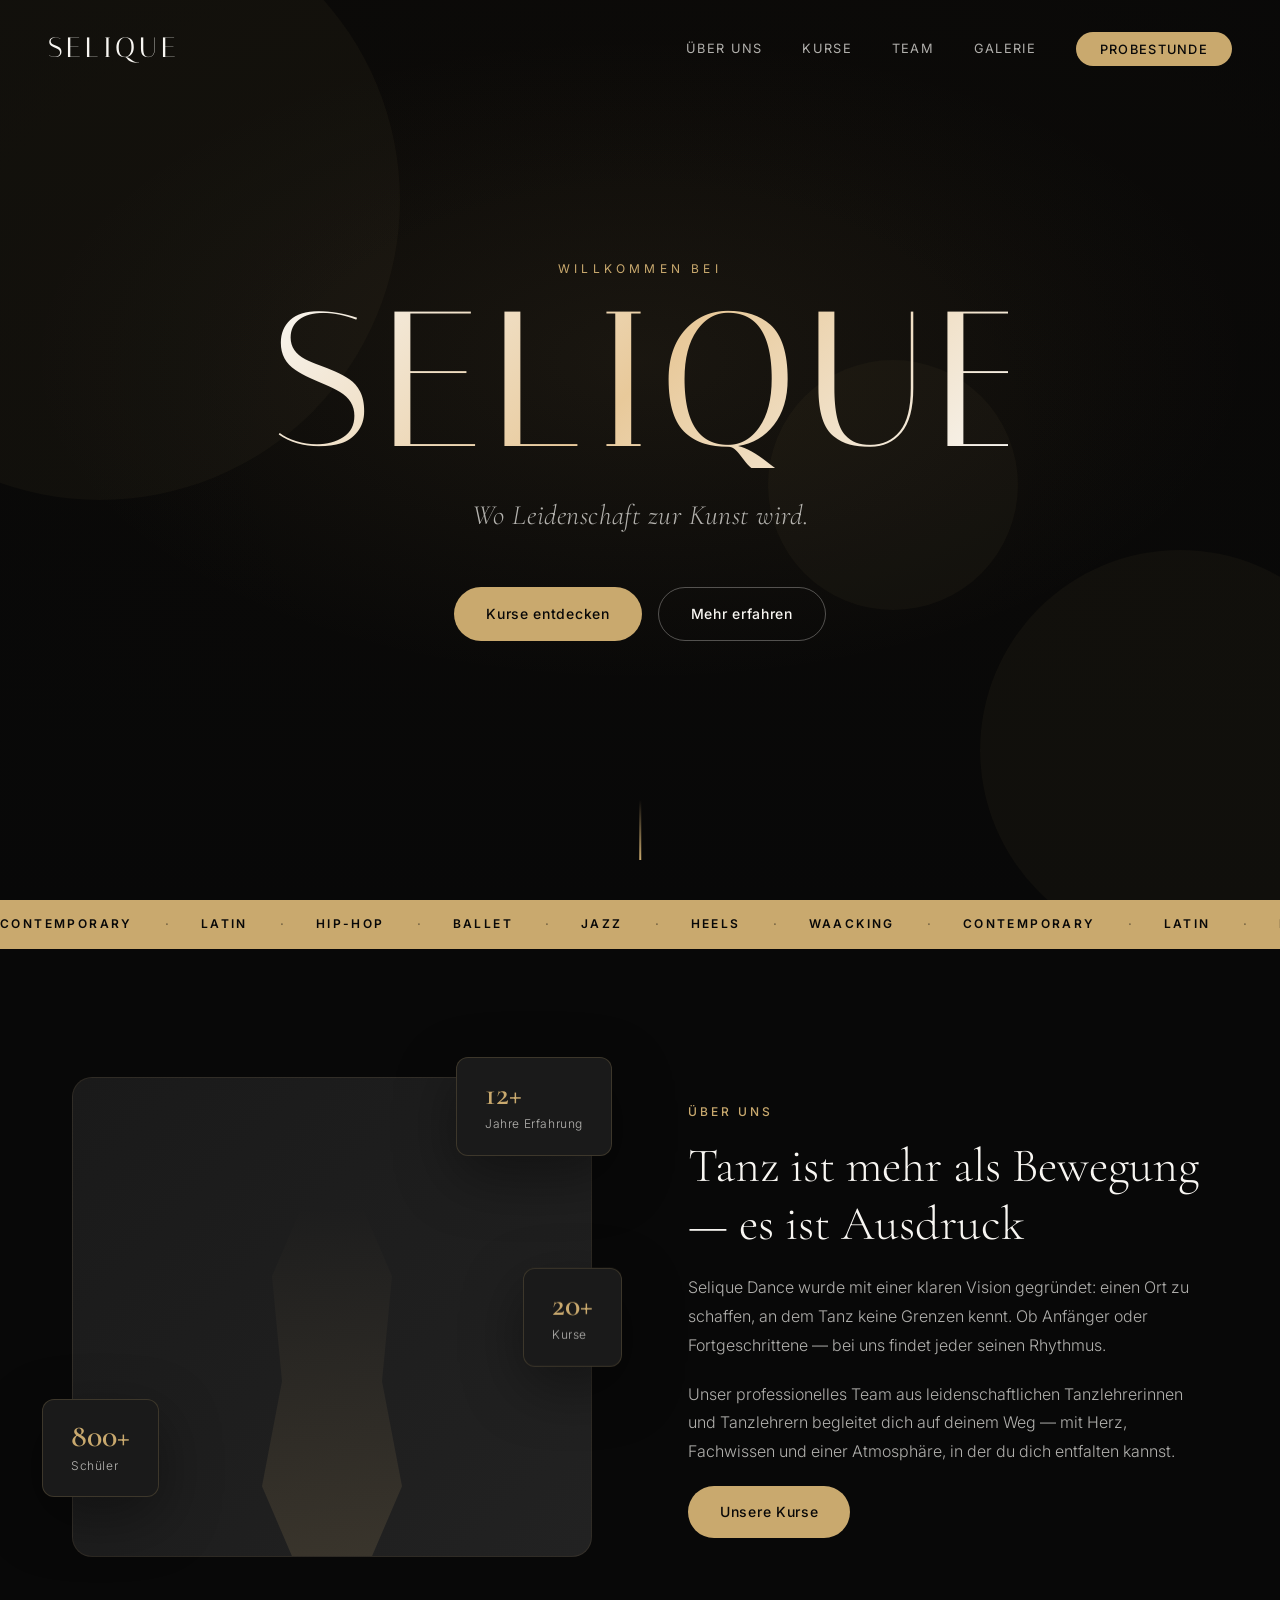
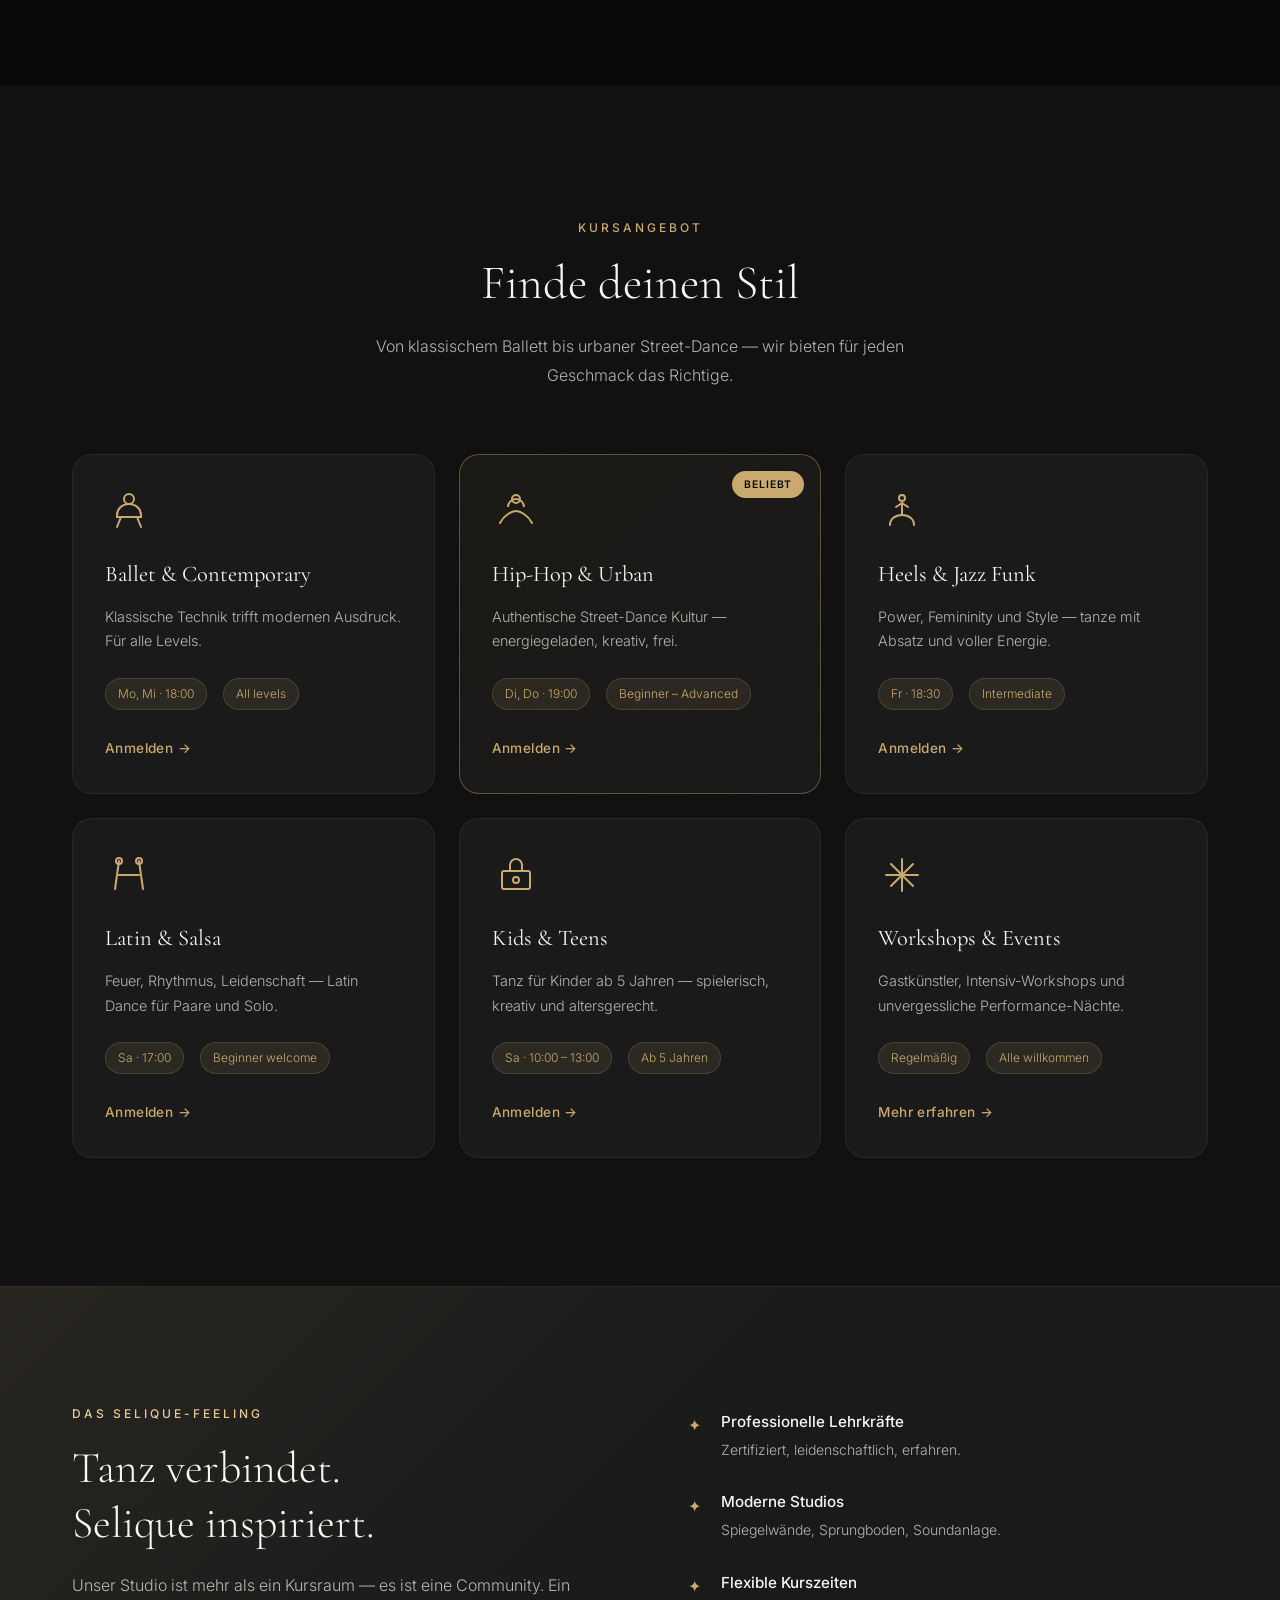
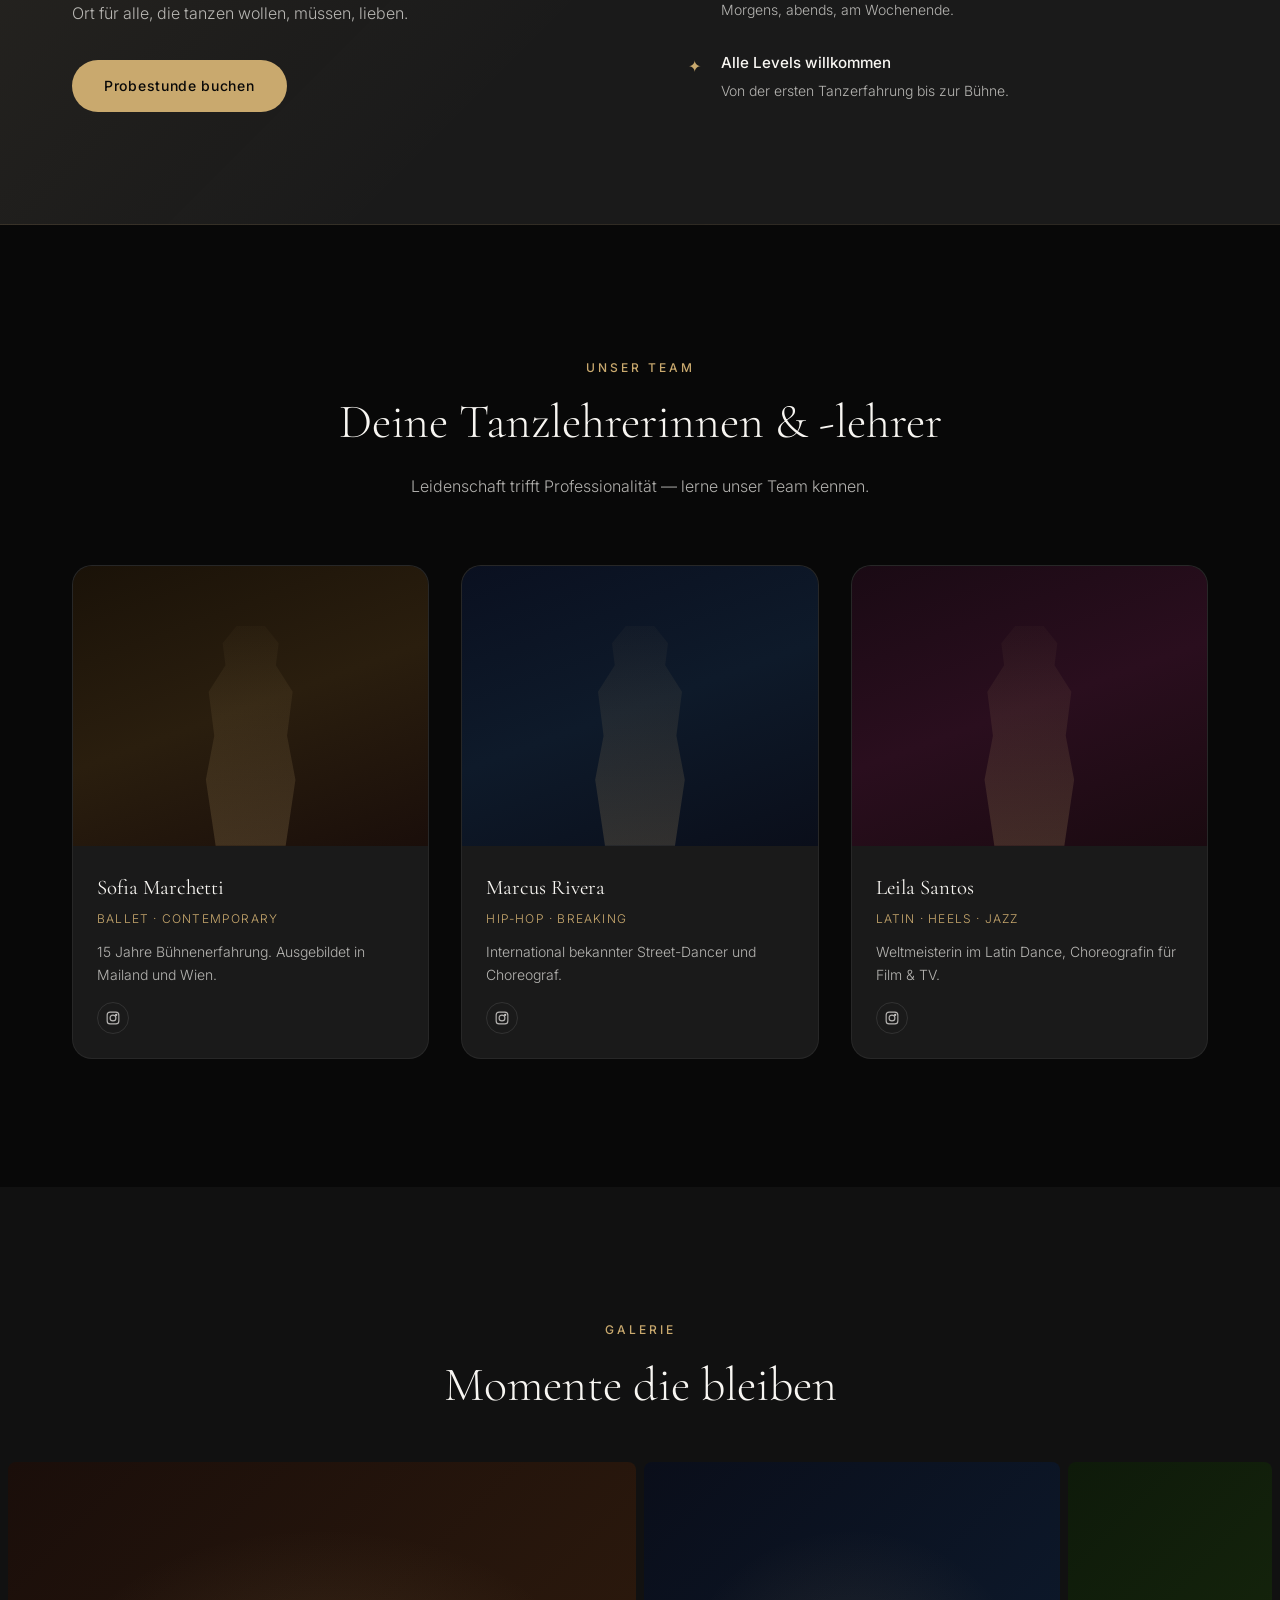
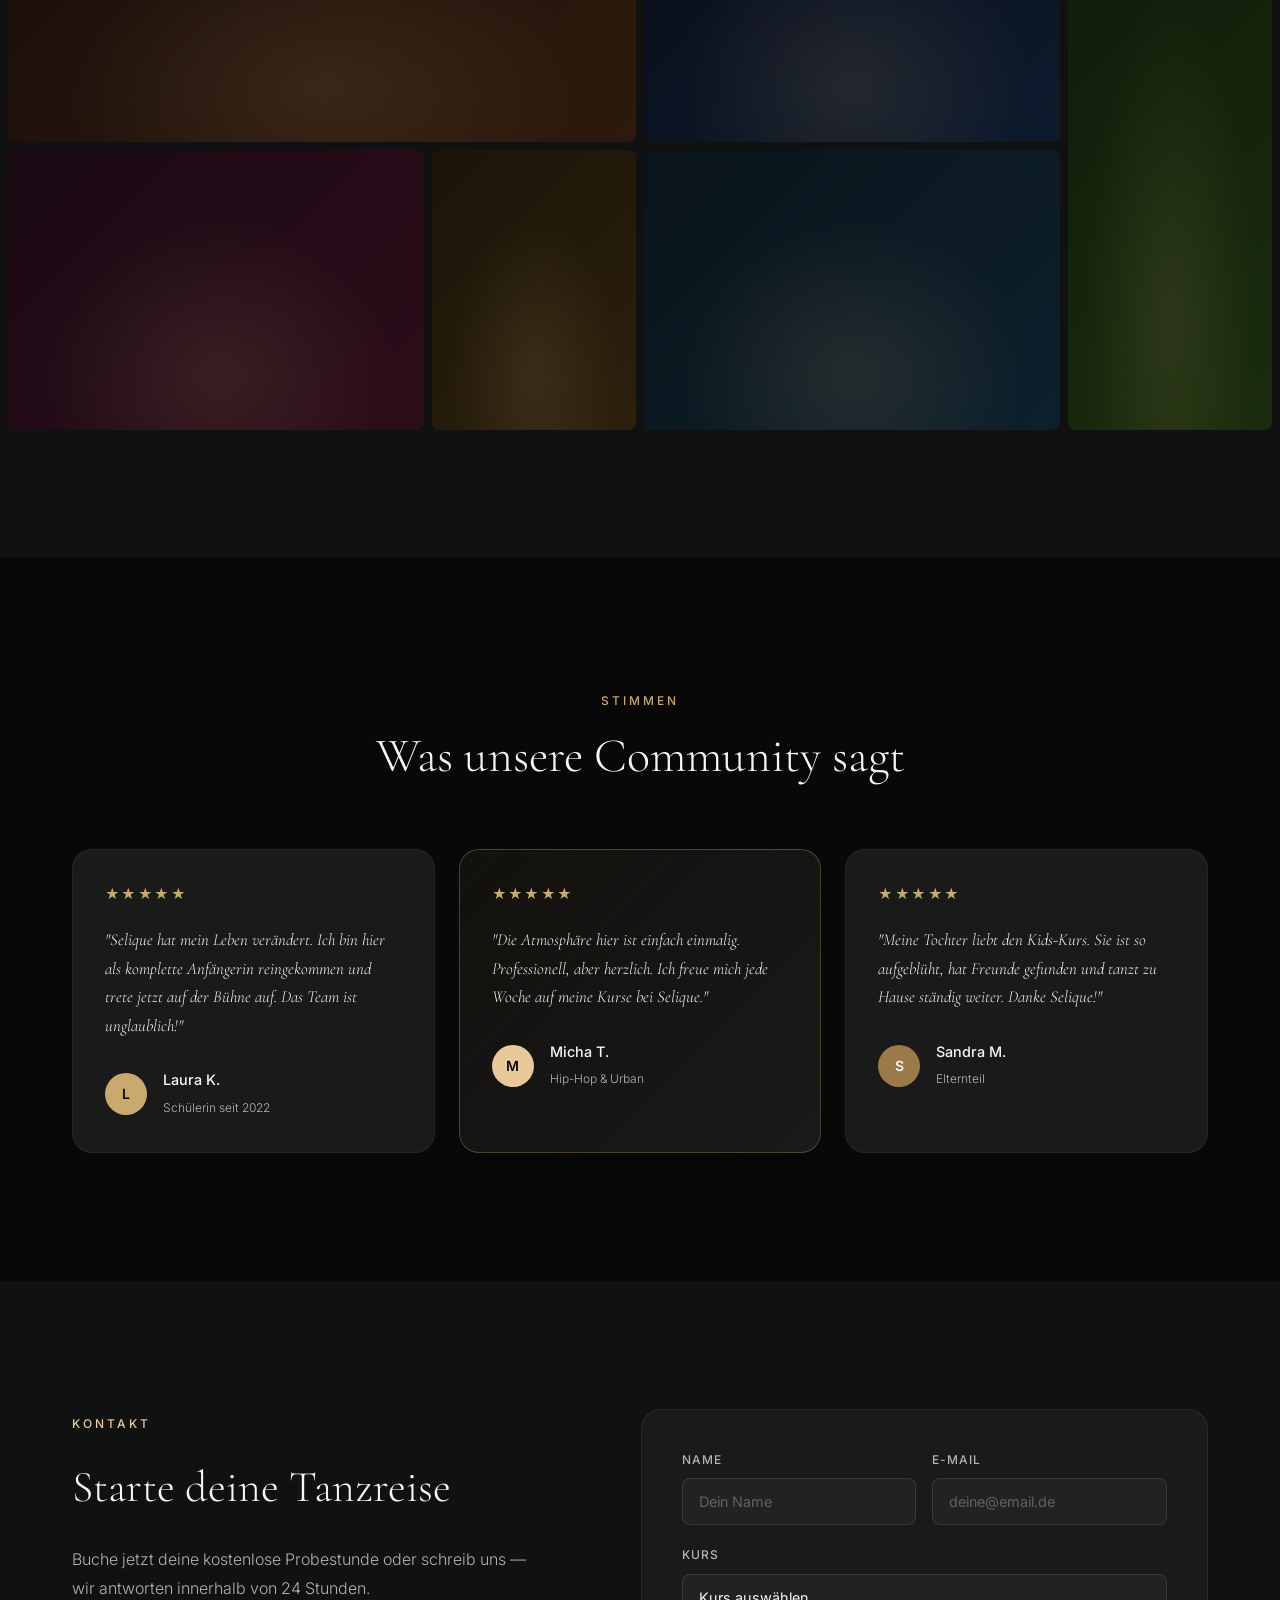
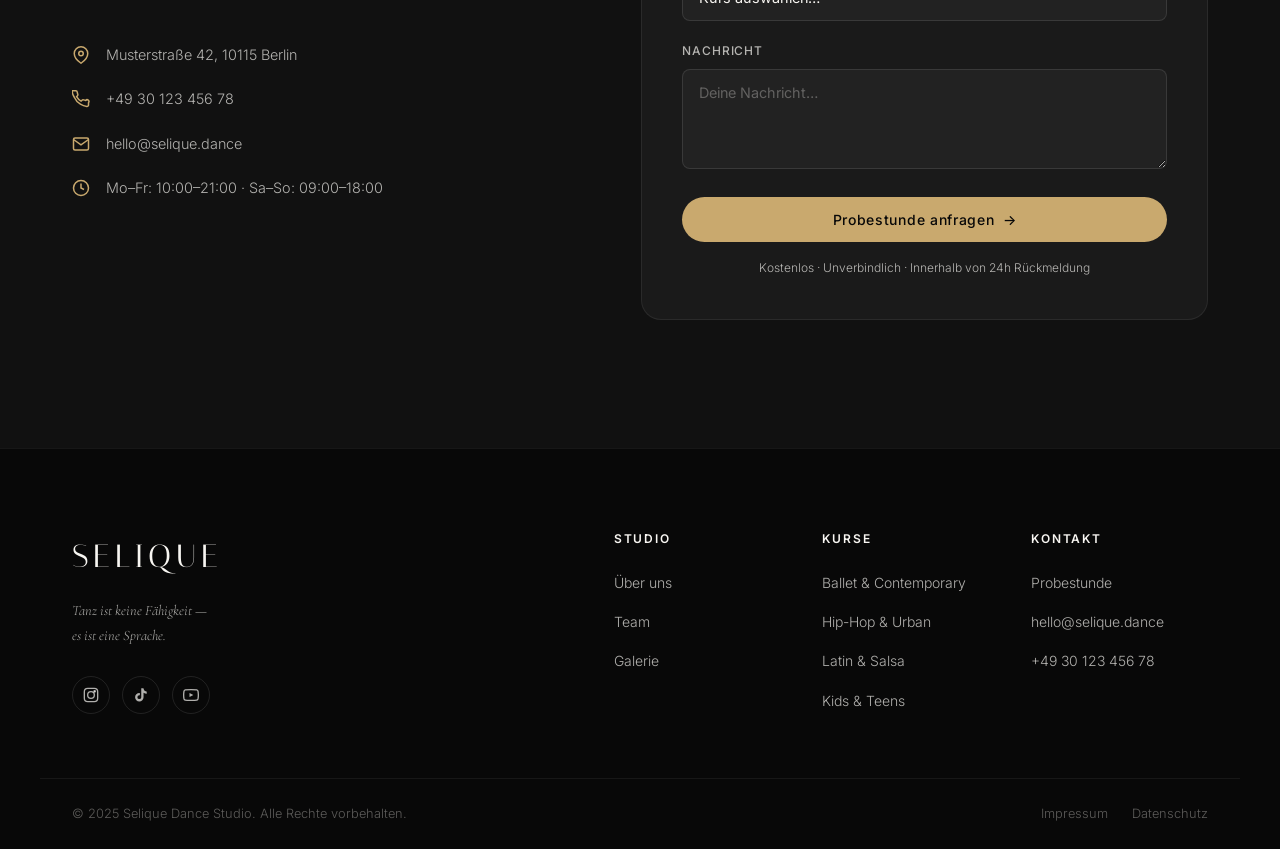
==== commit 8701b176: "Deploy Selique Dance Studio website to GitHub Pages" ====
--- a/index.html
+++ b/index.html
@@ -478,4 +478,4 @@
 
   <script src="script.js"></script>
 </body>
-</html>
+</html>
--- a/style.css
+++ b/style.css
@@ -50,9 +50,6 @@
   padding: 0 2rem;
 }
 
-/* ========================
-   TYPOGRAPHY
-======================== */
 .section-eyebrow {
   display: inline-block;
   font-family: var(--font-sans);
@@ -89,9 +86,6 @@
   margin: 0 auto;
 }
 
-/* ========================
-   BUTTONS
-======================== */
 .btn {
   display: inline-flex;
   align-items: center;
@@ -137,9 +131,6 @@
 
 .btn-full { width: 100%; justify-content: center; }
 
-/* ========================
-   NAVBAR
-======================== */
 #navbar {
   position: fixed;
   top: 0;
@@ -216,9 +207,6 @@
   transition: all 0.3s;
 }
 
-/* ========================
-   HERO
-======================== */
 #hero {
   position: relative;
   min-height: 100vh;
@@ -330,7 +318,6 @@
   50% { opacity: 1; transform: scaleY(1); }
 }
 
-/* Reveal animations */
 .reveal {
   opacity: 0;
   transform: translateY(30px);
@@ -344,9 +331,6 @@
 .delay-2 { transition-delay: 0.4s; }
 .delay-3 { transition-delay: 0.6s; }
 
-/* ========================
-   MARQUEE
-======================== */
 .marquee-wrapper {
   background: var(--gold);
   overflow: hidden;
@@ -376,9 +360,6 @@
   100% { transform: translateX(-50%); }
 }
 
-/* ========================
-   ABOUT
-======================== */
 #about {
   padding: 8rem 0;
 }
@@ -445,7 +426,6 @@
   margin-top: 0.25rem;
 }
 
-.about-text { }
 .about-text p {
   color: var(--white-dim);
   margin-bottom: 1.25rem;
@@ -453,9 +433,6 @@
   line-height: 1.8;
 }
 
-/* ========================
-   CLASSES
-======================== */
 #classes {
   padding: 8rem 0;
   background: var(--dark);
@@ -556,19 +533,13 @@
   font-weight: 500;
   color: var(--gold);
   letter-spacing: 0.03em;
-  transition: gap var(--transition);
   display: inline-block;
 }
 .class-link:hover { opacity: 0.8; }
 
-/* ========================
-   EXPERIENCE STRIP
-======================== */
 #experience {
   padding: 7rem 0;
-  background:
-    linear-gradient(135deg, rgba(201, 169, 110, 0.08) 0%, transparent 50%),
-    var(--dark-2);
+  background: linear-gradient(135deg, rgba(201, 169, 110, 0.08) 0%, transparent 50%), var(--dark-2);
   border-top: 1px solid rgba(201, 169, 110, 0.1);
   border-bottom: 1px solid rgba(201, 169, 110, 0.1);
 }
@@ -632,9 +603,6 @@
   line-height: 1.6;
 }
 
-/* ========================
-   INSTRUCTORS
-======================== */
 #instructors {
   padding: 8rem 0;
   background: var(--black);
@@ -676,15 +644,7 @@
   width: 140px;
   height: 220px;
   background: linear-gradient(to top, rgba(201, 169, 110, 0.2), rgba(201, 169, 110, 0.03));
-  clip-path: polygon(
-    40% 0%, 60% 0%,
-    70% 8%, 68% 18%,
-    80% 30%, 76% 50%,
-    82% 70%, 75% 100%,
-    25% 100%, 18% 70%,
-    24% 50%, 20% 30%,
-    32% 18%, 30% 8%
-  );
+  clip-path: polygon(40% 0%, 60% 0%, 70% 8%, 68% 18%, 80% 30%, 76% 50%, 82% 70%, 75% 100%, 25% 100%, 18% 70%, 24% 50%, 20% 30%, 32% 18%, 30% 8%);
 }
 
 .instructor-info {
@@ -733,9 +693,6 @@
   transform: scale(1.1);
 }
 
-/* ========================
-   GALLERY
-======================== */
 #gallery {
   padding: 8rem 0;
   background: var(--dark);
@@ -773,13 +730,11 @@
 .gi-5 { background: linear-gradient(135deg, #1a1408 0%, #2d200d 100%); }
 .gi-6 { background: linear-gradient(135deg, #0a141a 0%, #0d202d 100%); }
 
-/* Gallery placeholder patterns */
 .gallery-item::before {
   content: '';
   position: absolute;
   inset: 0;
-  background-image:
-    radial-gradient(ellipse 60% 80% at 50% 80%, rgba(201,169,110,0.12) 0%, transparent 70%);
+  background-image: radial-gradient(ellipse 60% 80% at 50% 80%, rgba(201,169,110,0.12) 0%, transparent 70%);
 }
 
 .gallery-overlay {
@@ -802,9 +757,6 @@
   color: var(--gold);
 }
 
-/* ========================
-   TESTIMONIALS
-======================== */
 #testimonials {
   padding: 8rem 0;
   background: var(--black);
@@ -883,9 +835,6 @@
   color: var(--white-dim);
 }
 
-/* ========================
-   CONTACT
-======================== */
 #contact {
   padding: 8rem 0;
   background: var(--dark);
@@ -931,7 +880,6 @@
   color: var(--gold);
 }
 
-/* FORM */
 .contact-form {
   background: var(--dark-2);
   border: 1px solid rgba(255,255,255,0.07);
@@ -1001,7 +949,6 @@
   margin-top: 1rem;
 }
 
-/* Form success state */
 .contact-form.success .form-row,
 .contact-form.success .form-group,
 .contact-form.success .btn { display: none; }
@@ -1020,9 +967,6 @@
 }
 .success-message p { color: var(--white-dim); }
 
-/* ========================
-   FOOTER
-======================== */
 #footer {
   background: var(--black);
   border-top: 1px solid rgba(255,255,255,0.06);
@@ -1131,9 +1075,6 @@
 }
 .footer-legal a:hover { color: var(--white-dim); }
 
-/* ========================
-   SCROLL ANIMATIONS
-======================== */
 .fade-up {
   opacity: 0;
   transform: translateY(40px);
@@ -1144,20 +1085,10 @@
   transform: translateY(0);
 }
 
-/* ========================
-   RESPONSIVE
-======================== */
 @media (max-width: 1024px) {
   .classes-grid { grid-template-columns: repeat(2, 1fr); }
-  .gallery-grid {
-    grid-template-columns: repeat(2, 1fr);
-    grid-template-rows: auto;
-  }
-  .gi-1, .gi-2, .gi-3, .gi-4, .gi-5, .gi-6 {
-    grid-column: span 1;
-    grid-row: span 1;
-    height: 220px;
-  }
+  .gallery-grid { grid-template-columns: repeat(2, 1fr); grid-template-rows: auto; }
+  .gi-1, .gi-2, .gi-3, .gi-4, .gi-5, .gi-6 { grid-column: span 1; grid-row: span 1; height: 220px; }
   .about-grid { grid-template-columns: 1fr; gap: 3rem; }
   .about-visual { display: none; }
   .experience-inner { grid-template-columns: 1fr; gap: 3rem; }
@@ -1169,9 +1100,7 @@
 @media (max-width: 768px) {
   #navbar { padding: 1.25rem 1.5rem; }
   #navbar.scrolled { padding: 0.875rem 1.5rem; }
-
   .menu-toggle { display: flex; z-index: 100; }
-
   .nav-links {
     display: none;
     position: fixed;
@@ -1184,25 +1113,15 @@
     z-index: 99;
   }
   .nav-links.open { display: flex; }
-  .nav-links a {
-    font-size: 1.1rem;
-    color: var(--white);
-  }
-  .nav-cta {
-    padding: 0.875rem 2rem !important;
-  }
-
+  .nav-links a { font-size: 1.1rem; color: var(--white); }
+  .nav-cta { padding: 0.875rem 2rem !important; }
   .hero-title { font-size: clamp(4rem, 18vw, 7rem); }
-
   .classes-grid { grid-template-columns: 1fr; }
   .testimonials-grid { grid-template-columns: 1fr; }
   .instructors-grid { grid-template-columns: 1fr; }
-
   .form-row { grid-template-columns: 1fr; }
-
   .footer-links { grid-template-columns: 1fr 1fr; }
   .footer-bottom { flex-direction: column; gap: 1rem; text-align: center; }
-
   .gallery-grid { grid-template-columns: 1fr 1fr; }
 }
 
@@ -1213,4 +1132,4 @@
   .footer-links { grid-template-columns: 1fr; }
   .contact-form { padding: 1.75rem 1.25rem; }
   .hero-actions { flex-direction: column; align-items: center; }
-}
+}
